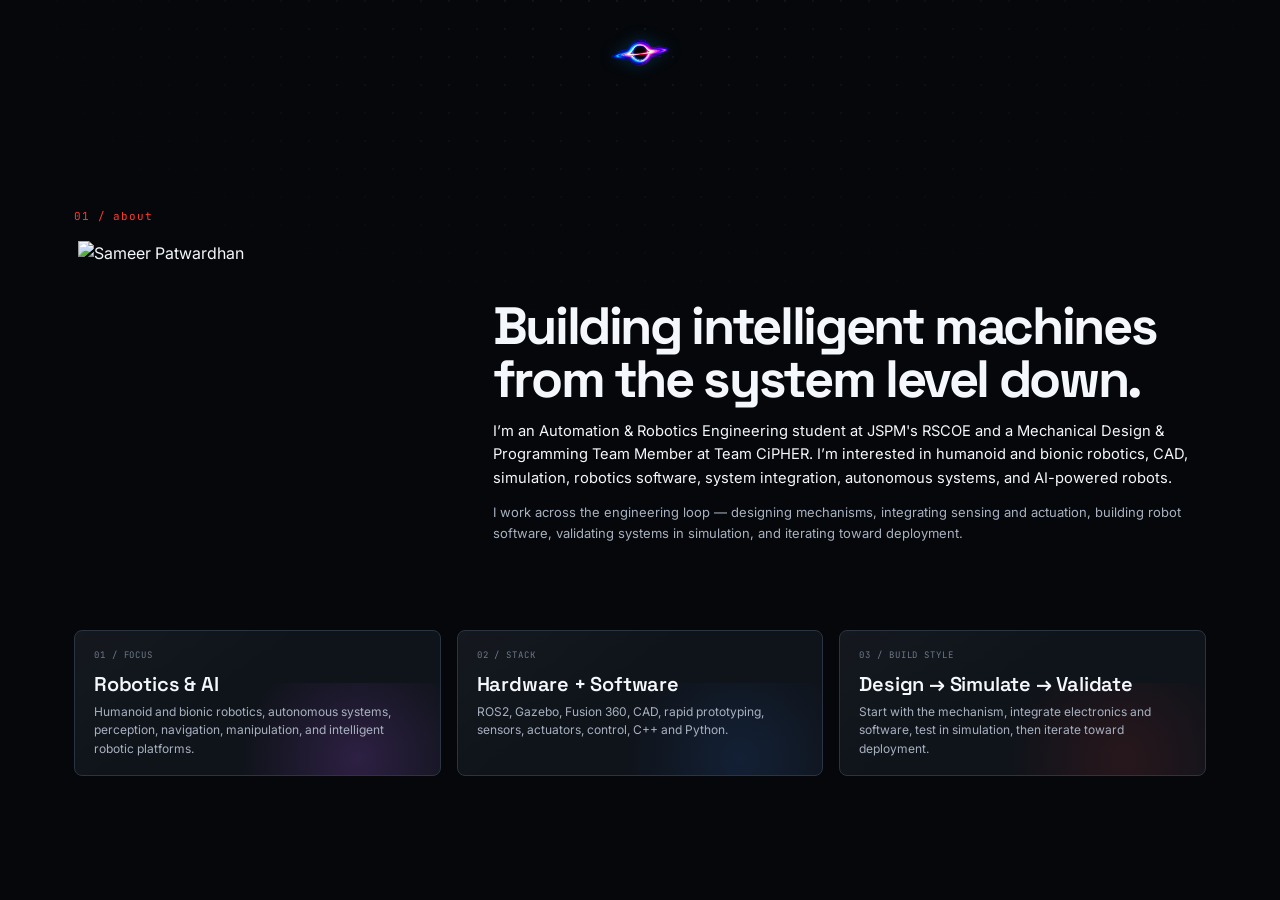
==== about.html @ 21329343 "Add Experience to site navigation" ====
<!DOCTYPE html><html lang="en"><head><meta charset="utf-8"><meta name="viewport" content="width=device-width, initial-scale=1"><title>Sameer | About</title><meta name="description" content="About Sameer Patwardhan — Automation & Robotics Engineering student focused on intelligent robotic systems."><link rel="icon" type="image/png" href="assets/images/void.png"><link rel="preconnect" href="https://fonts.googleapis.com"><link rel="preconnect" href="https://fonts.googleapis.com" crossorigin><link href="https://fonts.googleapis.com/css2?family=Space+Grotesk:wght@400;500;600;700&family=Inter:wght@400;500;600&family=JetBrains+Mono:wght@400;500&display=swap" rel="stylesheet"><link rel="stylesheet" href="css/style.css"><link rel="stylesheet" href="css/portfolio-fix.css"><link rel="stylesheet" href="css/top-circular-nav.css"><style>
/* About page: fit the complete introduction and all three focus cards in one desktop viewport */
@media (min-width: 901px){
 body:has(.about-page){height:100svh;overflow:hidden}
 .about-page{
  height:100svh;min-height:0!important;box-sizing:border-box;
  padding:clamp(104px,12vh,124px) 0 24px!important;
  display:flex;align-items:center;overflow:hidden;
 }
 .about-page .section-inner{width:100%;max-width:1260px;padding-inline:clamp(28px,5vw,76px)}
 .about-page .section-eyebrow{margin:0 0 clamp(10px,1.8vh,18px);font-size:11px}
 .about-hero-grid{
  grid-template-columns:minmax(260px,.68fr) minmax(0,1.32fr);
  gap:clamp(34px,4vw,64px);align-items:center;
 }
 .about-hero-grid .portrait-frame{width:100%;max-width:360px;margin:0 auto}
 .about-hero-grid .portrait-frame img{width:100%;aspect-ratio:1;object-fit:cover}
 .about-hero-grid h1{
  font-size:clamp(36px,4.1vw,56px);line-height:1.02;
  margin:0 0 14px;max-width:760px
 }
 .about-lead{font-size:clamp(14px,1.15vw,16px)!important;line-height:1.58!important;margin:0 0 12px;max-width:760px!important}
 .about-copy{font-size:13px;line-height:1.62;margin:0;max-width:760px}
 .about-card-grid{gap:16px;margin-top:clamp(22px,3.2vh,32px)}
 .about-card{min-height:0;padding:17px 19px}
 .about-card>span{font-size:9px;margin-bottom:9px}
 .about-card h2{font-size:20px;line-height:1.2;margin:0 0 7px}
 .about-card p{font-size:12px;line-height:1.55}
}
@media (min-width:901px) and (max-height:760px){
 .about-page{padding-top:94px!important;padding-bottom:16px!important}
 .about-hero-grid{grid-template-columns:minmax(230px,.58fr) minmax(0,1.42fr);gap:34px}
 .about-hero-grid .portrait-frame{max-width:290px}
 .about-hero-grid h1{font-size:clamp(32px,3.6vw,46px);margin-bottom:10px}
 .about-lead{font-size:13px!important;line-height:1.48!important;margin-bottom:8px}
 .about-copy{font-size:12px;line-height:1.5}
 .about-card-grid{margin-top:18px;gap:12px}
 .about-card{padding:13px 15px}
 .about-card h2{font-size:18px}
 .about-card p{font-size:11px;line-height:1.45}
}
@media (max-width:900px){
 .about-page{padding-top:112px!important;padding-bottom:48px!important}
 .about-card-grid{margin-top:26px}
}
</style>
</head><body><div class="bg-grid"></div><button class="topnav-trigger" id="topnavTrigger" type="button" aria-label="Open navigation" aria-expanded="false" aria-controls="topnavOverlay"><img src="assets/images/black%20hole.png" alt=""></button>
<div class="topnav-overlay" id="topnavOverlay" aria-hidden="true">
 <nav class="topnav-fan" id="topnavFan" aria-label="Main navigation">
  <ul>
   <li style="--i:0;--a:255deg"><a href="index.html"><span>Home</span></a></li>
   <li style="--i:1;--a:230deg"><a href="about.html"><span>About</span></a></li>
   <li style="--i:2;--a:205deg"><a href="experience.html"><span>Experience</span></a></li>
   <li style="--i:3;--a:180deg"><a href="skills.html"><span>Skills</span></a></li>
   <li style="--i:4;--a:155deg"><a href="projects.html"><span>Projects</span></a></li>
   <li style="--i:5;--a:130deg"><a href="resume.html"><span>Resume</span></a></li>
   <li style="--i:6;--a:105deg"><a href="contact.html"><span>Contact</span></a></li>
  </ul>
  <div class="topnav-hub"></div>
  <button class="topnav-close" id="topnavClose" type="button" aria-label="Close navigation"><img src="assets/images/black%20hole.png" alt=""></button>
 </nav>
</div><main><section class="about-page"><div class="section-inner"><p class="section-eyebrow">01 / about</p><div class="about-hero-grid"><div class="portrait-frame"><img src="https://avatars.githubusercontent.com/u/198342640?v=4" alt="Sameer Patwardhan"></div><div><h1>Building intelligent machines from the system level down.</h1><p class="about-lead">I’m an Automation &amp; Robotics Engineering student at JSPM's RSCOE and a Mechanical Design &amp; Programming Team Member at Team CiPHER. I’m interested in humanoid and bionic robotics, CAD, simulation, robotics software, system integration, autonomous systems, and AI-powered robots.</p><p class="about-copy">I work across the engineering loop — designing mechanisms, integrating sensing and actuation, building robot software, validating systems in simulation, and iterating toward deployment.</p></div></div><div class="about-card-grid"><article class="about-card"><span>01 / FOCUS</span><h2>Robotics &amp; AI</h2><p>Humanoid and bionic robotics, autonomous systems, perception, navigation, manipulation, and intelligent robotic platforms.</p></article><article class="about-card"><span>02 / STACK</span><h2>Hardware + Software</h2><p>ROS2, Gazebo, Fusion 360, CAD, rapid prototyping, sensors, actuators, control, C++ and Python.</p></article><article class="about-card"><span>03 / BUILD STYLE</span><h2>Design → Simulate → Validate</h2><p>Start with the mechanism, integrate electronics and software, test in simulation, then iterate toward deployment.</p></article></div></div></section></main><script src="js/top-circular-nav.js"></script></body></html>
---- css/style.css ----
:root{
--bg:#05070A;--bg-soft:#0A0D12;--panel:#0F131A;--panel-2:#151A22;--line:#202733;--border:#2B3442;--text:#F4F7FB;--muted:#A8B1C0;--dim:#6E7989;--accent:#FF3B30;--accent-soft:rgba(255,59,48,.10);--accent-soft-2:rgba(255,59,48,.22);--signal:#2D7FF9;--signal-soft:rgba(45,127,249,.16);--display:'Space Grotesk',sans-serif;--body:'Inter',sans-serif;--mono:'JetBrains Mono',monospace;--maxw:1120px}
*{box-sizing:border-box}html{scroll-behavior:smooth}body{margin:0;background:var(--bg);color:var(--text);font-family:var(--body);line-height:1.6;-webkit-font-smoothing:antialiased;overflow-x:hidden}img{max-width:100%;display:block}a{color:inherit;text-decoration:none}::selection{background:var(--accent-soft-2);color:var(--text)}:focus-visible{outline:2px solid var(--signal);outline-offset:3px;border-radius:2px}.bg-grid{position:fixed;inset:0;z-index:0;pointer-events:none;background-image:radial-gradient(circle at 1px 1px,var(--line) 1px,transparent 1px);background-size:28px 28px;-webkit-mask-image:radial-gradient(ellipse 80% 60% at 50% 0%,black 0%,transparent 70%);mask-image:radial-gradient(ellipse 80% 60% at 50% 0%,black 0%,transparent 70%);opacity:.48}.section-inner{max-width:var(--maxw);margin:0 auto;padding:0 28px;position:relative;z-index:1}
header.nav{position:fixed;top:0;left:0;right:0;z-index:50;background:rgba(5,7,10,.82);backdrop-filter:blur(12px);border-bottom:1px solid var(--line)}.nav-inner{max-width:var(--maxw);margin:0 auto;padding:0 28px;display:flex;align-items:center;justify-content:space-between;height:64px}.logo{font-family:var(--mono);font-size:15px;letter-spacing:.02em;display:flex;align-items:center;gap:6px;color:var(--text)}.nav-links{display:flex;gap:32px;font-family:var(--mono);font-size:13px;text-transform:uppercase;letter-spacing:.06em}.nav-links a{color:var(--muted);transition:color .2s;position:relative}.nav-links a:hover,.nav-links a.is-active{color:var(--text)}.nav-links a.is-active::after{content:'';position:absolute;left:0;right:0;bottom:-9px;height:2px;background:var(--accent)}.nav-cta{font-family:var(--mono);font-size:13px;border:1px solid var(--border);padding:8px 14px;border-radius:3px;color:var(--text);transition:.2s;white-space:nowrap}.nav-cta:hover{border-color:var(--accent);color:var(--accent)}.nav-toggle{display:none}.nav-mobile{display:none}
.hero{position:relative;height:100vh;min-height:680px;overflow:hidden;background:#000}.hero-media,.hero-video{position:absolute;inset:0;width:100%;height:100%}.hero-video{object-fit:cover}.hero-media::after{content:'';position:absolute;inset:0;background:linear-gradient(180deg,rgba(0,0,0,.18),rgba(0,0,0,.52) 58%,rgba(0,0,0,.88) 100%)}.hero-grid-overlay{position:absolute;inset:0;pointer-events:none;background-image:radial-gradient(rgba(255,255,255,.9) 1px,transparent 1px);background-size:24px 24px;opacity:.045}.hero-vignette{position:absolute;inset:0;background:radial-gradient(ellipse at center,transparent 38%,rgba(0,0,0,.6) 100%)}.hero-watermark{position:absolute;left:50%;top:50%;transform:translate(-50%,calc(-50% + 50px));font-family:var(--display);font-size:clamp(90px,22vw,420px);font-weight:700;letter-spacing:-.07em;line-height:1;color:transparent;white-space:nowrap;opacity:.11;background:radial-gradient(circle,rgba(45,127,249,0) 0%,rgba(45,127,249,.85) 72%);-webkit-background-clip:text;background-clip:text;pointer-events:none;user-select:none}.hero-content{position:relative;z-index:2;height:100%;padding:88px 28px 34px;max-width:var(--maxw);margin:0 auto;display:flex;flex-direction:column}.hero-spacer{flex:1}.hero-bottom{display:flex;flex-direction:column;gap:28px;align-items:flex-start}.hero-copy{display:flex;flex-direction:column;gap:18px}.hero-title{margin:0;color:#fff;font-family:var(--display);font-weight:300;line-height:.95;letter-spacing:-.045em;font-size:clamp(46px,8.7vw,100px)}.hero-title--right{align-self:flex-start;text-align:left}.hero-description{max-width:480px;margin:0;color:rgba(255,255,255,.68);font-size:14px;line-height:1.75}.scramble{display:inline-block;min-width:.2em}.hero--synapse .hero-copy,.hero--synapse .hero-title--right{width:100%}
.pipeline{border-top:1px solid var(--line);border-bottom:1px solid var(--line);background:var(--bg-soft)}.pipeline-inner{max-width:var(--maxw);margin:0 auto;padding:18px 28px;display:flex;align-items:center;justify-content:center;gap:18px;flex-wrap:wrap}.pstep{display:flex;align-items:center;gap:9px;font-family:var(--mono);font-size:13px;color:var(--muted);text-transform:uppercase;letter-spacing:.08em}.picon{font-size:15px}.parrow{color:var(--dim);font-size:13px}section:not(.hero):not(.pipeline){padding:96px 0}.section-eyebrow{font-family:var(--mono);font-size:13px;color:var(--accent);letter-spacing:.08em;margin:0 0 14px;text-transform:lowercase}h2{font-family:var(--display);font-weight:600;font-size:clamp(26px,3.4vw,36px);margin:0 0 36px;letter-spacing:-.01em}.reveal{opacity:1;transform:none;transition:opacity .6s ease,transform .6s ease}.js .reveal{opacity:0;transform:translateY(16px)}.js .reveal.is-visible{opacity:1;transform:translateY(0)}
.about-grid{display:grid;grid-template-columns:.85fr 1.15fr;gap:56px;align-items:start}.about-media{position:sticky;top:110px}.avatar{width:100%;aspect-ratio:1;object-fit:cover;border-radius:8px;border:1px solid var(--border);filter:saturate(.9) contrast(1.02)}.about-tagline{margin-top:14px;font-family:var(--mono);font-size:13px;color:var(--dim);text-align:center;font-style:italic}.about-copy p{color:var(--muted);font-size:16px;margin:0 0 18px;max-width:560px}.about-copy h2{margin-bottom:22px}.about-facts{list-style:none;margin:28px 0 0;padding:0;display:flex;flex-direction:column;gap:10px}.about-facts li{font-family:var(--mono);font-size:13.5px;color:var(--text);padding:12px 16px;background:var(--panel);border:1px solid var(--border);border-radius:5px;display:flex;gap:10px}.about-facts li span{color:var(--dim);min-width:92px;display:inline-block}.about-facts a{color:var(--signal);border-bottom:1px dashed var(--signal-soft)}
.stack-grid{display:grid;grid-template-columns:repeat(4,1fr);gap:20px}.stack-cat{background:var(--panel);border:1px solid var(--border);border-radius:6px;padding:22px 20px;transition:.2s}.stack-cat:hover{border-color:var(--signal-soft);transform:translateY(-2px)}.stack-cat h3{font-family:var(--mono);font-size:12px;text-transform:uppercase;letter-spacing:.07em;color:var(--dim);margin:0 0 14px;font-weight:500}.chips{display:flex;flex-wrap:wrap;gap:8px}.chip{font-family:var(--mono);font-size:12.5px;color:var(--text);background:var(--panel-2);border:1px solid var(--border);border-radius:4px;padding:6px 10px}
.projects{display:grid;grid-template-columns:repeat(2,minmax(0,1fr));gap:24px;align-items:stretch}.project-card{background:var(--panel);border:1px solid var(--border);border-radius:10px;padding:16px;display:flex;flex-direction:column;min-height:0;overflow:hidden;transition:transform .25s ease,border-color .25s ease,box-shadow .25s ease}.project-card:hover{transform:translateY(-5px);border-color:var(--signal-soft);box-shadow:0 16px 34px rgba(0,0,0,.35)}.project-card--active{border-color:var(--accent-soft-2)}.project-visual{position:relative;display:flex;align-items:center;justify-content:center;height:220px;margin:-16px -16px 20px;overflow:hidden;background:linear-gradient(135deg,var(--bg-soft),var(--panel-2));border-bottom:1px solid var(--line)}.project-visual::after{content:'';position:absolute;inset:0;background:linear-gradient(180deg,transparent 45%,rgba(5,7,10,.9) 100%),linear-gradient(90deg,rgba(255,59,48,.08),transparent 45%,rgba(45,127,249,.08));pointer-events:none}.project-visual img{width:100%;height:100%;object-fit:cover;object-position:center;transition:transform .45s ease,filter .45s ease}.project-visual:hover img{transform:scale(1.04);filter:saturate(1.06) contrast(1.04)}.visual-label{position:absolute;z-index:2;left:14px;bottom:12px;padding:5px 8px;border:1px solid rgba(244,247,251,.14);background:rgba(5,7,10,.75);backdrop-filter:blur(8px);font-family:var(--mono);font-size:10px;letter-spacing:.08em;color:var(--muted)}.visual-arrow{position:absolute;z-index:2;right:14px;bottom:12px;width:30px;height:30px;display:grid;place-items:center;border:1px solid var(--border);background:rgba(5,7,10,.72);color:var(--text);border-radius:4px}.project-visual--placeholder{background:radial-gradient(circle at 62% 42%,rgba(45,127,249,.17),transparent 34%),linear-gradient(135deg,#090B0F,#171C24)}.arm-base{border-color:var(--signal);background:rgba(45,127,249,.08);box-shadow:0 0 34px rgba(45,127,249,.12)}.arm-segment{border-color:var(--accent);background:rgba(255,59,48,.08)}.arm-gripper{border-color:var(--signal)}.project-visual--void{background:radial-gradient(circle at center,rgba(255,59,48,.12),transparent 38%),linear-gradient(135deg,#090B0F,#151A21)}.void-mark{font-family:var(--mono);font-size:34px;letter-spacing:.08em;color:var(--text);text-shadow:0 0 24px rgba(255,59,48,.18)}.void-mark span{color:var(--accent)}.project-visual--fusion{background:linear-gradient(135deg,#0B0F15,#171C26)}.fusion-grid span{border-color:rgba(45,127,249,.25);background:linear-gradient(180deg,rgba(45,127,249,.06),transparent)}.project-head{display:flex;justify-content:space-between;align-items:center;gap:12px;margin-bottom:14px}.project-status{font-family:var(--mono);font-size:11px;text-transform:uppercase;letter-spacing:.08em;color:var(--muted);border:1px solid var(--border);border-radius:20px;padding:4px 10px}.project-status.status-live{border-color:var(--signal-soft)}.project-lang{font-family:var(--mono);font-size:11px;color:var(--dim);text-align:right}.project-card h3{font-family:var(--display);font-size:24px;margin:0 0 10px}.project-card p{color:var(--muted);font-size:14px;margin:0 0 18px;line-height:1.75}.project-pipeline{display:flex;flex-wrap:wrap;gap:6px;align-items:center;margin-bottom:18px;font-family:var(--mono);font-size:11px;color:var(--dim)}.project-pipeline span:nth-child(odd){background:var(--panel-2);border:1px solid var(--border);border-radius:4px;padding:4px 8px;color:var(--muted)}.project-log{list-style:none;margin:0;padding:0;display:flex;flex-direction:column;gap:8px}.project-log li{position:relative;padding-left:20px;font-size:13px;color:var(--muted)}.project-log li::before{position:absolute;left:0;top:1px;font-family:var(--mono)}.project-log li.ok::before{content:'✓';color:var(--signal)}.project-log li.warn::before{content:'!';color:var(--accent)}.project-terminal{background:var(--bg-soft);border:1px solid var(--line);border-radius:6px;padding:14px 16px;margin-bottom:18px;font-family:var(--mono);font-size:12px}.project-terminal p{margin:0 0 6px}.project-terminal p:last-child{margin-bottom:0}.project-terminal .prompt{color:var(--accent);margin-right:6px}.project-terminal .out{color:var(--muted)}.project-link{margin-top:auto;padding-top:12px;font-family:var(--mono);font-size:12px;color:var(--signal);border-top:1px dashed var(--line)}.signal-grid{display:grid;grid-template-columns:1fr 1fr;gap:20px}.signal-grid img{width:100%;background:var(--panel);border:1px solid var(--border);border-radius:8px;padding:12px}.contact-inner{max-width:720px;text-align:center}.contact-inner p{color:var(--muted);font-size:16px;max-width:640px;margin:0 auto 24px}.contact-links{display:flex;justify-content:center;gap:12px;flex-wrap:wrap}.contact-link{font-family:var(--mono);font-size:13px;border:1px solid var(--border);border-radius:4px;padding:10px 14px;transition:.2s}.contact-link:hover{border-color:var(--accent);color:var(--accent)}
@media (max-width:900px){.nav-links{display:none}.nav-toggle{display:flex;width:34px;height:34px;align-items:center;justify-content:center;flex-direction:column;gap:4px;background:none;border:0}.nav-toggle span{width:18px;height:1px;background:var(--text)}.nav-mobile{display:none;flex-direction:column;padding:10px 28px 18px;border-top:1px solid var(--line)}.nav-mobile.is-open{display:flex}.nav-mobile a{padding:10px 0;font-family:var(--mono);font-size:13px}.hero{min-height:620px}.hero-content{padding-inline:20px}.hero-bottom{gap:24px}.hero-title{font-size:clamp(42px,11vw,82px)}.hero-title--right{align-self:flex-end;text-align:right}.stack-grid{grid-template-columns:repeat(2,1fr)}.about-grid{grid-template-columns:1fr;gap:32px}.about-media{position:static}.about-media .avatar{max-width:320px;margin:0 auto}.section-inner{padding-inline:20px}.projects{grid-template-columns:1fr}.signal-grid{grid-template-columns:1fr}}
@media (max-width:560px){.nav-inner{padding-inline:16px}.hero-content{padding-inline:16px}.hero-bottom{gap:18px}.hero-description{max-width:330px;font-size:13px}.hero-watermark{font-size:30vw}.stack-grid{grid-template-columns:1fr}.pipeline-inner{padding-inline:16px;gap:10px}.section-inner{padding-inline:16px}section:not(.hero):not(.pipeline){padding:72px 0}}

/* Homepage hero — glitch / digital-reality art direction */
.hero--glitch{height:calc(100svh - 64px);min-height:720px;background:#030406;isolation:isolate}
.hero--glitch .glitch-backdrop{position:absolute;inset:0;overflow:hidden;background:radial-gradient(ellipse at 64% 48%,#20202d 0%,#0a0b11 35%,#030406 72%)}
.hero--glitch .glitch-backdrop:before{content:"";position:absolute;inset:0;background:linear-gradient(90deg,rgba(0,0,0,.92) 0%,rgba(0,0,0,.72) 34%,rgba(0,0,0,.08) 68%,rgba(0,0,0,.62) 100%);z-index:2}
.hero--glitch .glitch-orbit{position:absolute;width:min(54vw,760px);aspect-ratio:1;border:1px solid rgba(168,150,255,.12);border-radius:50%;right:8%;top:50%;transform:translateY(-50%);box-shadow:0 0 0 38px rgba(168,150,255,.018),0 0 0 90px rgba(168,150,255,.012)}
.hero--glitch .glitch-portrait{position:absolute;right:13%;top:50%;width:clamp(330px,43vw,650px);height:94%;transform:translateY(-50%);display:flex;align-items:center;justify-content:center;overflow:hidden;opacity:.9;filter:grayscale(1) contrast(1.2)}
.hero--glitch .glitch-portrait>img{height:100%;width:100%;object-fit:contain;object-position:center bottom;mix-blend-mode:screen;mask-image:linear-gradient(to bottom,#000 0%,#000 72%,transparent 100%);-webkit-mask-image:linear-gradient(to bottom,#000 0%,#000 72%,transparent 100%)}
.hero--glitch .glitch-slice{position:absolute;inset:0;background-image:url("https://avatars.githubusercontent.com/u/198342640?v=4");background-repeat:no-repeat;background-size:contain;background-position:center bottom;mix-blend-mode:screen;opacity:0;pointer-events:none}
.hero--glitch .glitch-slice--one{filter:sepia(1) saturate(5) hue-rotate(285deg);animation:glitch-slice-one 5s steps(1,end) infinite}
.hero--glitch .glitch-slice--two{filter:sepia(1) saturate(7) hue-rotate(165deg);animation:glitch-slice-two 4.3s steps(1,end) infinite}
.hero--glitch .glitch-slice--three{filter:brightness(1.8);animation:glitch-slice-three 6s steps(1,end) infinite}
@keyframes glitch-slice-one{0%,86%,100%{opacity:0;clip-path:inset(0 0 0 0);transform:none}87%{opacity:.8;clip-path:inset(18% 0 64% 0);transform:translate(16px,-3px)}89%{opacity:.5;clip-path:inset(52% 0 35% 0);transform:translate(-12px,2px)}90%{opacity:0}}
@keyframes glitch-slice-two{0%,72%,100%{opacity:0}73%{opacity:.6;clip-path:inset(32% 0 55% 0);transform:translate(-18px,0)}75%{opacity:.35;clip-path:inset(66% 0 22% 0);transform:translate(12px,1px)}76%{opacity:0}}
@keyframes glitch-slice-three{0%,92%,100%{opacity:0}93%{opacity:.65;clip-path:inset(8% 0 80% 0);transform:translate(8px,0)}95%{opacity:0}}
.hero--glitch .glitch-noise{position:absolute;inset:0;opacity:.14;pointer-events:none;background-image:repeating-linear-gradient(0deg,transparent 0 3px,rgba(255,255,255,.08) 4px,transparent 5px),radial-gradient(rgba(255,255,255,.65) .7px,transparent .9px);background-size:100% 6px,7px 7px;mix-blend-mode:screen}
.hero--glitch .glitch-scanlines{position:absolute;inset:0;pointer-events:none;background:linear-gradient(transparent 50%,rgba(0,0,0,.2) 50%);background-size:100% 4px;opacity:.16}
.hero--glitch .glitch-content{z-index:4;max-width:var(--maxw);width:100%;height:100%;padding:100px 28px 54px;justify-content:center;align-items:flex-start}
.hero--glitch .glitch-copy{max-width:620px;position:relative;z-index:4;gap:17px}
.hero--glitch .hero-kicker{font:10px var(--mono);letter-spacing:.22em;color:#d5d7e0;margin:0 0 22px}
.hero--glitch .hero-kicker span{color:#ff4545}
.hero--glitch .glitch-title{font:700 clamp(54px,8vw,112px)/.86 var(--display);letter-spacing:-.075em;margin:0;text-transform:uppercase;text-shadow:2px 0 rgba(255,50,95,.38),-2px 0 rgba(80,190,255,.24)}
.hero--glitch .glitch-title span{display:block;white-space:nowrap}
.hero--glitch .glitch-outline{color:transparent;-webkit-text-stroke:1px rgba(255,255,255,.82);text-shadow:none}
.hero--glitch .glitch-subtitle{font:500 11px var(--mono);letter-spacing:.48em;color:#f0f0f4;margin:8px 0 2px}
.hero--glitch .hero-description{max-width:470px;font-size:14px;line-height:1.8;color:rgba(235,238,246,.72)}
.hero--glitch .hero-actions{display:flex;gap:12px;flex-wrap:wrap;margin-top:8px}
.hero--glitch .glitch-side-note{position:absolute;left:28px;top:19%;z-index:5;display:flex;flex-direction:column;gap:3px;font:9px var(--mono);letter-spacing:.28em;color:rgba(255,255,255,.65)}
.hero--glitch .glitch-side-note i{font-style:normal;color:#ff4545;margin-top:8px;letter-spacing:.5em}
.hero--glitch .glitch-frame{position:absolute;z-index:5;width:22px;height:22px;border-color:rgba(255,255,255,.72);border-style:solid;opacity:.8}
.hero--glitch .glitch-frame--tl{top:18px;left:18px;border-width:1px 0 0 1px}
.hero--glitch .glitch-frame--tr{top:18px;right:18px;border-width:1px 1px 0 0}
.hero--glitch .glitch-frame--bl{bottom:18px;left:18px;border-width:0 0 1px 1px}
.hero--glitch .glitch-frame--br{bottom:18px;right:18px;border-width:0 1px 1px 0}
.hero--glitch .glitch-cross{position:absolute;right:27px;z-index:5;color:rgba(255,255,255,.62);font:18px var(--mono)}
.hero--glitch .glitch-cross--one{top:44px}.hero--glitch .glitch-cross--two{top:68px}
.hero--glitch .glitch-loader{position:absolute;left:28px;bottom:52px;z-index:5;display:grid;grid-template-columns:auto 70px auto;align-items:center;gap:10px;font:8px var(--mono);letter-spacing:.18em;color:rgba(255,255,255,.52)}
.hero--glitch .glitch-loader div{height:7px;border:1px solid rgba(255,255,255,.3);padding:1px}
.hero--glitch .glitch-loader i{display:block;width:100%;height:100%;background:linear-gradient(90deg,#fff,#ff4545)}
.hero--glitch .glitch-loader b{font-weight:400;color:#ff5555}
.hero--glitch .glitch-meta{position:absolute;bottom:24px;z-index:5;font:8px var(--mono);letter-spacing:.18em;color:rgba(255,255,255,.4)}
.hero--glitch .glitch-meta--left{left:28px}.hero--glitch .glitch-meta--right{right:28px}
.hero--glitch .hero-scroll{display:none}
@media(max-width:760px){.hero--glitch{min-height:720px;height:calc(100svh - 60px)}.hero--glitch .glitch-portrait{right:-13%;width:86vw;height:75%;opacity:.48}.hero--glitch .glitch-orbit{width:95vw;right:-25%}.hero--glitch .glitch-content{padding:110px 22px 70px;justify-content:flex-end}.hero--glitch .glitch-copy{max-width:100%}.hero--glitch .glitch-title{font-size:clamp(48px,12vw,78px)}.hero--glitch .glitch-title span{white-space:normal}.hero--glitch .glitch-side-note{top:15%;left:22px}.hero--glitch .glitch-loader{left:22px;bottom:24px}.hero--glitch .glitch-meta{display:none}.hero--glitch .hero-description{max-width:390px;font-size:13px}}
@media(prefers-reduced-motion:reduce){.hero--glitch .glitch-slice{animation:none!important;display:none}}

/* Cyberpunk artwork-led homepage: image is the hero, keep interface copy minimal */
.hero--cyberpunk{position:relative;isolation:isolate;display:block;min-height:calc(100svh - 64px);height:calc(100svh - 64px);overflow:hidden;background:#020305}
.hero--cyberpunk .cyberpunk-art{position:absolute;inset:0;background-color:#020305;background-image:url("../assets/images/Cyberpunk.png");background-repeat:no-repeat;background-position:center center;background-size:contain}
.hero--cyberpunk .cyberpunk-side{position:absolute;z-index:3;right:clamp(18px,4vw,64px);bottom:clamp(24px,6vh,58px);display:flex;flex-direction:column;align-items:flex-end;gap:7px;color:rgba(255,255,255,.65);font:9px var(--mono);letter-spacing:.2em;text-shadow:0 1px 8px #000}
.hero--cyberpunk .cyberpunk-side a{margin-top:8px;color:#fff;text-decoration:none;border:1px solid rgba(255,255,255,.35);padding:10px 13px;letter-spacing:.14em;transition:background .2s,border-color .2s}
.hero--cyberpunk .cyberpunk-side a:hover{background:rgba(255,255,255,.1);border-color:#fff}
@media(max-width:760px){.hero--cyberpunk{min-height:calc(100svh - 60px);height:calc(100svh - 60px)}.hero--cyberpunk .cyberpunk-art{background-size:cover;background-position:52% center}.hero--cyberpunk .cyberpunk-side{right:18px;bottom:22px;font-size:8px}.hero--cyberpunk .cyberpunk-side a{padding:8px 10px}}

/* Minimal identity panel beside the Cyberpunk homepage artwork */
body.home-page .footer{display:none!important}
.hero--cyberpunk{position:relative;isolation:isolate;display:flex;align-items:center;min-height:calc(100svh - 64px);height:calc(100svh - 64px);overflow:hidden;background:#020305}
.hero--cyberpunk .cyberpunk-art{position:absolute;inset:0 auto 0 0;width:76%;background-color:#020305;background-image:url("../assets/images/Cyberpunk.png");background-repeat:no-repeat;background-position:center;background-size:contain}
.hero--cyberpunk .cyberpunk-intro{position:absolute;z-index:3;right:clamp(28px,7vw,112px);top:50%;transform:translateY(-50%);width:min(27%,360px);color:#f4f4f7;text-align:left}
.hero--cyberpunk .cyberpunk-kicker{margin:0 0 22px;font:9px var(--mono);letter-spacing:.22em;color:#ff4545}
.hero--cyberpunk .cyberpunk-kicker span{color:rgba(255,255,255,.5);margin-left:8px}
.hero--cyberpunk .cyberpunk-intro h1{margin:0;font:600 clamp(42px,5vw,76px)/.98 var(--display);letter-spacing:-.065em}
.hero--cyberpunk .cyberpunk-intro h1 span{color:transparent;-webkit-text-stroke:1px rgba(255,255,255,.8)}
.hero--cyberpunk .cyberpunk-role{margin:24px 0 0;font:500 12px var(--mono);letter-spacing:.32em;color:rgba(255,255,255,.76)}
.hero--cyberpunk .cyberpunk-role span{color:#ff4545}
@media(max-width:760px){
 .hero--cyberpunk{min-height:calc(100svh - 60px);height:calc(100svh - 60px)}
 .hero--cyberpunk .cyberpunk-art{width:100%;height:72%;top:0;bottom:auto;background-size:contain;background-position:center top}
 .hero--cyberpunk .cyberpunk-intro{top:auto;bottom:10%;right:8%;transform:none;width:84%;text-align:right}
 .hero--cyberpunk .cyberpunk-intro h1{font-size:clamp(42px,11vw,64px)}
 .hero--cyberpunk .cyberpunk-kicker{margin-bottom:12px}
 .hero--cyberpunk .cyberpunk-role{margin-top:12px;font-size:10px}
}

/* Centered Cyberpunk artwork with left-aligned identity and navigation actions */
.hero--cyberpunk{position:relative;isolation:isolate;display:block;min-height:calc(100svh - 64px);height:calc(100svh - 64px);overflow:hidden;background:#020305}
.hero--cyberpunk .cyberpunk-art{position:absolute;inset:0;width:100%;height:100%;background:#020305 url("../assets/images/Cyberpunk.png") no-repeat center center;background-size:contain}
.hero--cyberpunk .cyberpunk-intro{position:absolute;z-index:3;left:clamp(24px,5vw,84px);right:auto;top:50%;transform:translateY(-50%);width:min(29vw,390px);padding:22px 24px 24px 0;text-align:left;color:#f4f4f7;background:linear-gradient(90deg,rgba(2,3,5,.94) 0%,rgba(2,3,5,.78) 76%,transparent 100%)}
.hero--cyberpunk .cyberpunk-kicker{margin:0 0 20px;font:9px var(--mono);letter-spacing:.22em;color:#ff4545}
.hero--cyberpunk .cyberpunk-kicker span{color:rgba(255,255,255,.5);margin-left:8px}
.hero--cyberpunk .cyberpunk-intro h1{margin:0;font:600 clamp(42px,5vw,76px)/.98 var(--display);letter-spacing:-.065em}
.hero--cyberpunk .cyberpunk-intro h1 span{color:transparent;-webkit-text-stroke:1px rgba(255,255,255,.8)}
.hero--cyberpunk .cyberpunk-role{margin:20px 0 0;font:500 11px var(--mono);letter-spacing:.28em;color:rgba(255,255,255,.76)}
.hero--cyberpunk .cyberpunk-role span{color:#ff4545}
.hero--cyberpunk .cyberpunk-actions{display:flex;flex-direction:column;align-items:flex-start;gap:9px;margin-top:30px}
.hero--cyberpunk .cyberpunk-button{display:inline-flex;align-items:center;justify-content:space-between;gap:24px;min-width:190px;padding:11px 14px;border:1px solid rgba(255,255,255,.26);background:rgba(7,8,13,.72);color:#f4f4f7;text-decoration:none;font:500 11px var(--mono);letter-spacing:.04em;transition:background .2s,border-color .2s,transform .2s}
.hero--cyberpunk .cyberpunk-button span{color:#ff4b65}
.hero--cyberpunk .cyberpunk-button:hover{background:rgba(125,52,178,.25);border-color:#bd6cff;transform:translateX(4px)}
.hero--cyberpunk .cyberpunk-button--primary{border-color:rgba(189,108,255,.65)}
@media(max-width:760px){
 .hero--cyberpunk{min-height:calc(100svh - 60px);height:calc(100svh - 60px)}
 .hero--cyberpunk .cyberpunk-art{background-size:auto 72%;background-position:center 5%}
 .hero--cyberpunk .cyberpunk-intro{left:7%;right:7%;top:auto;bottom:4%;transform:none;width:auto;padding:16px 18px;background:linear-gradient(90deg,rgba(2,3,5,.94),rgba(2,3,5,.78))}
 .hero--cyberpunk .cyberpunk-intro h1{font-size:clamp(40px,10vw,58px)}
 .hero--cyberpunk .cyberpunk-kicker{margin-bottom:10px}
 .hero--cyberpunk .cyberpunk-role{margin-top:10px;font-size:10px}
 .hero--cyberpunk .cyberpunk-actions{flex-direction:row;flex-wrap:wrap;gap:7px;margin-top:18px}
 .hero--cyberpunk .cyberpunk-button{min-width:0;padding:9px 10px;font-size:9px;gap:9px}
}

/* Keep the introduction on the left and move the CTA stack to the right */
@media(min-width:761px){
 .hero--cyberpunk .cyberpunk-intro{left:clamp(24px,5vw,84px);right:auto;width:min(27vw,360px)}
 .hero--cyberpunk .cyberpunk-actions{position:absolute;left:auto;right:clamp(28px,6vw,96px);top:50%;bottom:auto;transform:translateY(-50%);margin:0;align-items:stretch;min-width:205px}
 .hero--cyberpunk .cyberpunk-button{width:100%;min-width:205px}
}
@media(max-width:760px){
 .hero--cyberpunk .cyberpunk-actions{position:static;transform:none;align-items:flex-start}
}

/* Desktop hero: independent left identity and right-side navigation actions */
@media(min-width:761px){
 .hero--cyberpunk .cyberpunk-intro{
   position:absolute;inset:0;width:auto;height:100%;left:0;right:0;top:0;bottom:0;
   transform:none;padding:0;background:none;text-align:left;pointer-events:none;
 }
 .hero--cyberpunk .cyberpunk-kicker{
   position:absolute;left:clamp(34px,5vw,90px);top:29%;margin:0;
   font-size:11px;letter-spacing:.24em;
 }
 .hero--cyberpunk .cyberpunk-intro h1{
   position:absolute;left:clamp(34px,5vw,90px);top:34%;margin:0;
   font-size:clamp(58px,6.1vw,100px);line-height:.99;letter-spacing:-.065em;
 }
 .hero--cyberpunk .cyberpunk-role{
   position:absolute;left:clamp(34px,5vw,90px);top:57%;margin:0;
   font-size:14px;letter-spacing:.32em;
 }
 .hero--cyberpunk .cyberpunk-actions{
   position:absolute;right:clamp(34px,6vw,110px);left:auto;top:50%;
   bottom:auto;transform:translateY(-50%);margin:0;
   width:clamp(230px,19vw,310px);min-width:0;gap:14px;
   align-items:stretch;pointer-events:auto;
 }
 .hero--cyberpunk .cyberpunk-button{
   box-sizing:border-box;width:100%;min-width:0;min-height:58px;
   padding:17px 20px;font-size:14px;letter-spacing:.06em;
 }
}
@media(max-width:760px){
 .hero--cyberpunk .cyberpunk-intro{pointer-events:auto}
}

/* Give the Cyberpunk portrait breathing room so the full head remains visible */
@media(min-width:761px){
 .hero--cyberpunk .cyberpunk-art{
   background-size:auto 90%;
   background-position:center center;
 }
}

/* Align the portrait artwork with the bottom edge of the hero section */
@media(min-width:761px){
 .hero--cyberpunk .cyberpunk-art{
   background-size:auto 100% !important;
   background-position:center bottom !important;
 }
}
---- css/portfolio-fix.css ----
/* Portfolio visual system — multi-page + reference-inspired */
:root{--purple:#b85cff;--purple-soft:rgba(184,92,255,.18);--purple-strong:rgba(184,92,255,.32)}
.logo-icon{width:22px!important;height:22px!important;object-fit:contain}.logo{gap:8px}.logo span{font-size:14px}
.nav-links a.is-active{color:var(--text)}.nav-links a.is-active::after{background:var(--purple)}
.button--primary{background:linear-gradient(135deg,#7c3fb0,#b85cff);border-color:#8f4fc7;box-shadow:0 8px 26px rgba(184,92,255,.16)}.button--primary:hover{box-shadow:0 12px 34px rgba(184,92,255,.25);filter:brightness(1.06)}
.hero-layout{display:grid;grid-template-columns:minmax(0,1fr) auto;gap:48px;align-items:end}.hero-actions{display:flex;gap:12px}.button{display:inline-flex;align-items:center;justify-content:center}
.about-hero-grid{display:grid;grid-template-columns:minmax(270px,.72fr) minmax(0,1.28fr);gap:56px;align-items:center}.about-hero-grid>div:last-child{min-width:0}.about-hero-grid h1{font-family:var(--display);font-size:clamp(38px,5vw,64px);line-height:1.03;letter-spacing:-.045em;margin:0 0 20px}.about-lead{color:var(--text)!important;font-size:17px!important;line-height:1.75!important;max-width:700px!important}.about-copy{color:var(--muted);font-size:15px;line-height:1.8;max-width:700px}.about-card-grid{display:grid;grid-template-columns:repeat(3,minmax(0,1fr));gap:18px;margin-top:38px}.about-card{position:relative;min-height:190px;padding:24px;background:linear-gradient(145deg,rgba(255,255,255,.025),rgba(255,255,255,0) 42%),var(--panel);border:1px solid var(--border);border-radius:8px;overflow:hidden;transition:transform .25s ease,border-color .25s ease,box-shadow .25s ease}.about-card::before{content:'';position:absolute;inset:auto -20% -40% 35%;height:150px;background:radial-gradient(circle,var(--purple-soft),transparent 68%);pointer-events:none}.about-card:nth-child(2)::before{background:radial-gradient(circle,rgba(45,127,249,.12),transparent 68%)}.about-card:nth-child(3)::before{background:radial-gradient(circle,rgba(255,59,48,.10),transparent 68%)}.about-card:hover{transform:translateY(-5px);border-color:var(--purple-strong);box-shadow:0 18px 38px rgba(0,0,0,.28)}.about-card>span{position:relative;display:block;font-family:var(--mono);font-size:10px;letter-spacing:.1em;color:var(--dim);margin-bottom:13px}.about-card h2{position:relative;font-family:var(--display);font-size:23px;line-height:1.25;margin:0 0 9px}.about-card p{position:relative;margin:0;color:var(--muted);font-size:13px;line-height:1.7}.portrait-frame{max-width:380px;position:relative}.portrait-frame img{width:100%;aspect-ratio:1;object-fit:cover}.intro{min-height:0}
.skills-heading{display:flex;align-items:flex-end;justify-content:space-between;gap:40px;margin-bottom:34px}.skills-heading h1{margin:0;font-family:var(--display);font-size:clamp(34px,4vw,50px);letter-spacing:-.03em}.skills-intro{max-width:460px;margin:0;color:var(--muted);font-size:14px;line-height:1.7}.skills-grid{display:grid;grid-template-columns:repeat(2,minmax(0,1fr));gap:18px}.skill-panel{position:relative;min-height:300px;padding:26px 24px 22px;background:linear-gradient(145deg,rgba(255,255,255,.025),rgba(255,255,255,0) 42%),var(--panel);border:1px solid var(--border);border-radius:8px;overflow:hidden;transition:transform .25s ease,border-color .25s ease,box-shadow .25s ease}.skill-panel::before{content:'';position:absolute;inset:auto -20% -35% 35%;height:180px;background:radial-gradient(circle,rgba(45,127,249,.13),transparent 68%);pointer-events:none}.skill-panel:nth-child(2)::before{background:radial-gradient(circle,rgba(184,92,255,.12),transparent 68%)}.skill-panel:nth-child(3)::before{background:radial-gradient(circle,rgba(45,127,249,.10),transparent 68%)}.skill-panel:nth-child(4)::before{background:radial-gradient(circle,rgba(255,59,48,.10),transparent 68%)}.skill-panel:hover{transform:translateY(-5px);border-color:var(--purple-strong);box-shadow:0 18px 38px rgba(0,0,0,.28)}.skill-index{position:absolute;top:18px;right:20px;font-family:var(--mono);font-size:11px;color:var(--dim);letter-spacing:.08em}.skill-icon{width:44px;height:44px;display:grid;place-items:center;margin-bottom:22px;border:1px solid var(--border);border-radius:5px;background:var(--panel-2);font-family:var(--mono);font-size:18px;color:var(--signal)}.skill-panel:nth-child(2) .skill-icon{color:var(--purple)}.skill-panel:nth-child(4) .skill-icon{color:var(--accent)}.skill-panel h3{position:relative;margin:0 0 8px;font-family:var(--display);font-size:25px;letter-spacing:-.02em}.skill-panel p{position:relative;margin:0 0 22px;color:var(--muted);font-size:13px;line-height:1.65;max-width:420px}.chip-wrap{position:relative;display:flex;flex-wrap:wrap;gap:8px}.tech-chips>span{display:inline-flex;align-items:center;gap:7px;font-family:var(--mono);font-size:11px;color:var(--text);background:rgba(255,255,255,.03);border:1px solid var(--border);border-radius:999px;padding:6px 9px;transition:.2s}.tech-chips>span img{width:16px;height:16px;object-fit:contain;flex:0 0 16px;filter:brightness(1.05)}.tech-chips em{font-style:normal}.tech-symbol{display:inline-grid;place-items:center;min-width:16px;height:16px;padding:0 3px;border:1px solid currentColor;border-radius:3px;font-size:7px;line-height:1;color:currentColor}.skill-panel:hover .tech-chips>span{border-color:rgba(184,92,255,.35)}.skills-ribbon{display:flex;justify-content:center;align-items:center;gap:14px;margin-top:18px;padding:14px 18px;border-top:1px solid var(--line);border-bottom:1px solid var(--line);font-family:var(--mono);font-size:10px;letter-spacing:.12em;color:var(--dim)}.skills-ribbon span{color:var(--muted)}.skills-ribbon i{font-style:normal;color:var(--purple)}
.projects{display:grid;grid-template-columns:repeat(2,minmax(0,1fr));gap:22px}.project-card{background:var(--panel);border:1px solid var(--border);border-radius:8px;overflow:hidden;display:flex;flex-direction:column;transition:transform .25s ease,border-color .25s ease,box-shadow .25s ease}.project-card:hover{transform:translateY(-5px);border-color:rgba(184,92,255,.3);box-shadow:0 18px 38px rgba(0,0,0,.28)}.project-visual{position:relative;display:flex;align-items:center;justify-content:center;height:220px;overflow:hidden;background:linear-gradient(135deg,var(--bg-soft),var(--panel-2))}.project-visual img{width:100%;height:100%;object-fit:cover;transition:transform .45s ease,filter .45s ease}.project-visual:hover img{transform:scale(1.04);filter:saturate(1.06) contrast(1.04)}.project-body{display:flex;flex-direction:column;gap:0;padding:20px;height:100%}.project-head{display:flex;justify-content:space-between;align-items:center;gap:12px;margin-bottom:12px}.project-card h3{font-family:var(--display);font-size:24px;margin:0 0 10px}.project-card p{color:var(--muted);font-size:14px;line-height:1.75;margin:0 0 18px}.project-tags{display:flex;flex-wrap:wrap;gap:7px;margin-bottom:18px}.project-tags span{font-family:var(--mono);font-size:10px;color:var(--text);background:var(--panel-2);border:1px solid var(--border);border-radius:999px;padding:5px 8px}.project-link{margin-top:auto;padding-top:12px;border-top:1px dashed var(--line);font-family:var(--mono);font-size:12px;color:var(--signal)}.project-visual--fusion{background:radial-gradient(circle at center,rgba(184,92,255,.12),transparent 46%),linear-gradient(135deg,#0a0e14,#151b24)}.project-visual--fusion .project-logo{width:108px;height:108px;object-fit:contain}.visual-label{position:absolute;z-index:2;left:14px;bottom:12px;padding:5px 8px;border:1px solid rgba(244,247,251,.14);background:rgba(5,7,10,.75);font-family:var(--mono);font-size:10px;letter-spacing:.08em;color:var(--muted)}.visual-arrow{position:absolute;z-index:2;right:14px;bottom:12px;width:30px;height:30px;display:grid;place-items:center;border:1px solid var(--border);background:rgba(5,7,10,.72);color:var(--text);border-radius:4px}
.resume-page{padding:108px 0 96px}.resume-page-head{display:flex;justify-content:space-between;align-items:flex-end;gap:32px;margin-bottom:28px}.resume-page-head h1{font-family:var(--display);font-size:clamp(42px,5vw,64px);margin:0 0 10px}.resume-page-head p{max-width:680px;color:var(--muted);margin:0;line-height:1.75}.resume-preview-paper{position:relative;max-width:980px;margin:0 auto;background:#f5f5f2;color:#111;border-radius:10px;overflow:hidden;border:1px solid var(--border);box-shadow:0 24px 70px rgba(0,0,0,.32);aspect-ratio:210/297}.resume-preview-paper:before{content:'CV PREVIEW';position:absolute;top:18px;right:20px;font-family:var(--mono);font-size:10px;letter-spacing:.12em;color:#777}.resume-preview-sheet{padding:9% 9%;font-family:Arial,sans-serif}.resume-name{font-size:clamp(28px,4vw,48px);font-weight:700;margin:0 0 8px}.resume-role{font-size:clamp(13px,1.7vw,18px);line-height:1.4;margin:0 0 20px;color:#30343a}.resume-preview-grid{display:grid;grid-template-columns:30% 1fr;gap:28px}.resume-side{background:#294653;color:#fff;padding:18px;border-radius:3px}.resume-side h4,.resume-main h4{font-size:11px;text-transform:uppercase;letter-spacing:.1em;margin:0 0 10px}.resume-side p,.resume-main p{font-size:11px;line-height:1.55}.resume-main h4{border-bottom:1px solid #bbb;padding-bottom:7px;margin-top:18px}.resume-main h4:first-child{margin-top:0}.resume-main strong{font-size:12px}.resume-page-actions{display:flex;justify-content:center;align-items:center;gap:16px;margin-top:24px;flex-wrap:wrap}
.contact-page{padding:150px 0 120px}.contact-page .contact-inner h1{font-family:var(--display);font-size:clamp(40px,6vw,72px);margin-bottom:18px}.contact-page .contact-inner>p{font-size:16px;line-height:1.8}.footer-inner{display:flex;justify-content:space-between;gap:20px}.magic-tree-wrap{width:min(100%,680px);margin:34px auto 0}.magic-tree-label{text-align:center;font-family:var(--mono);font-size:10px;letter-spacing:.14em;color:var(--dim);margin-bottom:8px}.magic-tree-frame{width:100%;height:420px;overflow:hidden;border:1px solid var(--border);border-radius:8px;background:var(--panel);box-shadow:0 18px 42px rgba(0,0,0,.25)}.magic-tree-frame iframe{width:100%;height:100%;border:0;display:block;background:transparent}.magic-tree-fallback{display:block;width:max-content;margin:8px auto 0;font-family:var(--mono);font-size:11px;color:var(--signal)}
@media(max-width:900px){.nav-inner{padding-inline:20px}.section-inner{padding-inline:20px}.about-hero-grid{grid-template-columns:1fr;gap:34px}.about-hero-grid .portrait-frame{margin:0 auto;width:min(100%,520px)}.about-card-grid{grid-template-columns:1fr}.skills-heading{display:block}.skills-intro{margin-top:14px}.skills-grid,.projects{grid-template-columns:1fr}.resume-page-head{display:block}.resume-page-head .button{margin-top:20px}.resume-preview-paper{max-width:760px}.resume-preview-grid{grid-template-columns:28% 1fr;gap:20px}.nav-links{display:none}.nav-toggle{display:flex}.nav-mobile{display:none}.nav-mobile.is-open{display:flex}.magic-tree-wrap{width:min(100%,560px)}.magic-tree-frame{height:360px}}
@media(max-width:560px){.nav-inner{padding-inline:16px}.section-inner{padding-inline:16px}section:not(.hero){padding-left:0;padding-right:0}.hero{min-height:640px}.hero-content{padding-inline:16px}.hero-layout{grid-template-columns:1fr;gap:24px;align-items:start}.hero-side{display:none}.hero-copy{gap:14px}.hero-title{font-size:clamp(42px,14vw,76px)}.hero-description{max-width:none;font-size:13px;line-height:1.7}.hero-actions{flex-direction:column;gap:10px}.hero-actions .button{width:100%}.about-hero-grid{gap:26px}.about-hero-grid h1{font-size:clamp(34px,10vw,52px)}.about-lead{font-size:15px!important;line-height:1.65!important}.about-copy{font-size:14px}.about-card{min-height:0;padding:20px}.skills{padding-top:72px!important}.skills-heading h1{font-size:clamp(32px,10vw,46px)}.skill-panel{min-height:0;padding:22px 18px}.skill-icon{margin-bottom:16px}.skills-ribbon{justify-content:flex-start;overflow-x:auto;white-space:nowrap}.projects{gap:16px}.project-card{border-radius:8px}.project-visual{height:190px}.project-body{padding:18px}.project-card h3{font-size:21px}.project-card p{font-size:13px;line-height:1.65}.resume-page{padding:88px 0 72px}.resume-page-head h1{font-size:44px}.resume-page-head p{font-size:13px}.resume-page-head .button{width:100%}.resume-preview-paper{aspect-ratio:auto;min-height:0;max-width:none}.resume-preview-sheet{padding:24px 20px 28px}.resume-preview-grid{grid-template-columns:1fr;gap:18px}.resume-side{display:block}.resume-side p,.resume-main p{font-size:10px}.resume-page-actions{flex-direction:column;gap:10px}.resume-page-actions .button{width:100%}.footer-inner{flex-direction:column}.contact-page{padding:108px 0 84px}.magic-tree-wrap{width:100%;margin-top:28px}.magic-tree-frame{height:260px;border-radius:6px}.magic-tree-fallback{font-size:10px}}

/* 3D horizontal project ring — isolated to projects.html */
.projects-page{padding-top:118px!important;min-height:calc(100vh - 70px)}.projects-page h1{font-family:var(--display);font-size:clamp(38px,5vw,58px);line-height:1.08;letter-spacing:-.04em;margin:0 0 10px}.ring-intro{color:var(--muted);font-size:14px;margin:0}
.project-ring-stage{position:relative;height:clamp(340px,39vw,490px);margin:8px auto 0;display:grid;place-items:center;perspective:1400px;touch-action:pan-y;cursor:grab;user-select:none;outline:none}.project-ring-stage:active{cursor:grabbing}.project-ring-stage:focus-visible{outline:1px solid var(--purple);outline-offset:-5px}
.project-ring{position:relative;width:clamp(220px,34vw,390px);aspect-ratio:3/2;transform-style:preserve-3d;will-change:transform}.ring-card{position:absolute;inset:0;display:block;overflow:hidden;border:1px solid rgba(255,255,255,.14);border-radius:9px;background:#0b0f15;backface-visibility:hidden;-webkit-backface-visibility:hidden;transform:rotateY(var(--ring-angle)) translateZ(var(--ring-radius));box-shadow:0 20px 48px rgba(0,0,0,.38);transition:border-color .25s,box-shadow .25s}.ring-card::after{content:"";position:absolute;inset:0;background:linear-gradient(180deg,transparent 45%,rgba(4,6,10,.88));pointer-events:none}.ring-card img{width:100%;height:100%;object-fit:cover;display:block;pointer-events:none;-webkit-user-drag:none}.ring-card.is-front{border-color:rgba(184,92,255,.8);box-shadow:0 0 0 1px rgba(184,92,255,.25),0 25px 65px rgba(0,0,0,.5)}
.ring-card-label{position:absolute;z-index:2;left:14px;bottom:13px;font:10px var(--mono);letter-spacing:.1em;color:#f4f7fb}.ring-placeholder{position:absolute;inset:0;display:grid;place-content:center;background:radial-gradient(circle,rgba(184,92,255,.22),transparent 48%),linear-gradient(135deg,#0a0d12,#1b202a);font:600 clamp(24px,4vw,40px) var(--mono);letter-spacing:.08em;color:#f4f7fb}.ring-placeholder span{color:var(--purple)}
.ring-hint{text-align:center;position:absolute;bottom:4px;left:0;right:0;color:var(--dim);font:10px var(--mono);letter-spacing:.12em;pointer-events:none}.ring-hint span{color:var(--purple);padding:0 6px}.ring-controls{display:flex;align-items:center;justify-content:center;gap:24px;margin:-4px 0 30px;font:11px var(--mono);color:var(--muted)}.ring-controls button{width:38px;height:38px;border:1px solid var(--border);border-radius:50%;background:var(--panel);color:var(--text);font-size:19px;cursor:pointer;transition:border-color .2s,color .2s}.ring-controls button:hover{border-color:var(--purple);color:var(--purple)}
.ring-project-details{max-width:650px;margin:0 auto;padding:26px 28px;background:linear-gradient(135deg,rgba(184,92,255,.055),transparent 48%),var(--panel);border:1px solid var(--border);border-radius:9px}.ring-detail-top{display:flex;align-items:center;justify-content:space-between;gap:12px}.ring-detail-top .section-eyebrow{margin:0;font-size:10px}.ring-project-details h2{font-size:clamp(25px,3vw,34px);margin:12px 0 8px;letter-spacing:-.03em}.ring-project-details>p{color:var(--muted);font-size:14px;line-height:1.75;margin:0 0 17px}.ring-project-details .project-tags{margin-bottom:16px}.ring-project-details .project-link{display:inline-block;border-top:1px dashed var(--line)}
@media(max-width:700px){.projects-page{padding-top:98px!important}.project-ring-stage{height:340px;margin-top:10px}.project-ring{width:clamp(210px,62vw,330px)}.ring-project-details{padding:22px 18px}.ring-hint{font-size:9px}.ring-controls{margin-bottom:24px}}@media(prefers-reduced-motion:reduce){.ring-card{transition:none}}

/* Project ring refinement: larger cards, wider spacing, click-to-open details */
.projects-page .project-ring-stage{height:clamp(440px,49vw,590px);margin-top:18px;perspective:1700px}
.projects-page .project-ring{width:clamp(300px,43vw,500px)}
.projects-page .ring-card{cursor:pointer;--ring-radius:520px;transition:filter .25s,border-color .25s,box-shadow .25s}
.projects-page .ring-card:not(.is-front){filter:brightness(.72)}
.projects-page .ring-card.is-front{filter:brightness(1)}
.projects-page .ring-card:focus-visible{outline:2px solid var(--purple);outline-offset:4px}
.projects-page .ring-controls{margin-top:4px;margin-bottom:0}
.projects-page .ring-project-details{display:none}
@media(max-width:700px){.projects-page .project-ring-stage{height:390px}.projects-page .project-ring{width:clamp(260px,76vw,390px)}}

.project-info-dialog{position:fixed;inset:0;margin:auto;width:min(540px,calc(100% - 32px));max-width:none;padding:30px;border:1px solid var(--border);border-radius:12px;background:linear-gradient(145deg,rgba(184,92,255,.12),transparent 45%),var(--panel);color:var(--text);box-shadow:0 30px 100px rgba(0,0,0,.7)}
.project-info-dialog::backdrop{background:rgba(0,0,0,.76);backdrop-filter:blur(7px)}
.project-info-dialog .section-eyebrow{display:block;margin:0 0 16px;font-size:10px}.project-info-dialog .project-status{display:inline-block;margin-bottom:12px}.project-info-dialog h2{font:600 clamp(27px,4vw,36px) var(--display);margin:0 0 12px}.project-info-dialog p{color:var(--muted);font-size:14px;line-height:1.8}.project-info-dialog .project-tags{display:flex;flex-wrap:wrap;gap:7px;margin:18px 0}.project-info-close{position:absolute;right:14px;top:10px;border:0;background:transparent;color:var(--muted);font-size:30px;cursor:pointer}.project-info-dialog .project-link{display:inline-block}

/* Final carousel sizing and reliable pointer interaction */
.projects-page .project-ring-stage{height:clamp(560px,62vw,700px);min-height:560px;perspective:1900px;overflow:visible;touch-action:pan-y}
.projects-page .project-ring{width:clamp(400px,54vw,680px);max-width:70vw}
.projects-page .ring-card{pointer-events:auto;cursor:grab;touch-action:pan-y}
.projects-page .project-ring-stage.is-dragging,.projects-page .project-ring-stage.is-dragging *{cursor:grabbing;user-select:none}
.projects-page .ring-card:not(.is-front){filter:brightness(.7)}
.projects-page .ring-card.is-front{filter:brightness(1)}
.projects-page .ring-hint{bottom:0}
.projects-page .ring-controls{margin:16px 0 0}
.project-info-dialog:not([open]){display:none}
.project-info-dialog[open]{display:block}
@media(max-width:700px){.projects-page .project-ring-stage{height:470px;min-height:470px}.projects-page .project-ring{width:clamp(300px,82vw,480px);max-width:82vw}}

/* Keep the 3D carousel tilted; remove all helper text */
.projects-page .project-ring{transform-style:preserve-3d}
.projects-page .ring-hint{display:none!important}
.projects-page .project-ring-stage{perspective:1900px}
.project-info-dialog[open]{display:block!important;z-index:9999}
.project-info-dialog{color:var(--text);background:#10131a}
.project-info-dialog .project-status{font-family:var(--mono);font-size:10px;color:var(--purple);letter-spacing:.1em}
---- css/top-circular-nav.css ----
/* Shared top-centred black-hole navigation for inner pages */
body.topnav-open{overflow:hidden}
.topnav-trigger{
 position:fixed;z-index:81;top:14px;left:50%;transform:translateX(-50%);
 width:76px;height:76px;padding:7px;border:1px solid rgba(105,207,255,.28);
 border-radius:50%;background:radial-gradient(circle,rgba(12,20,36,.96),rgba(2,4,10,.94) 70%);
 display:grid;place-items:center;cursor:pointer;
 box-shadow:0 0 0 6px rgba(255,255,255,.025),0 0 28px rgba(0,170,255,.13),0 0 34px rgba(224,40,160,.08);
 transition:transform .25s,border-color .25s,box-shadow .25s;
}
.topnav-trigger:hover{transform:translateX(-50%) scale(1.06);border-color:rgba(255,67,176,.7);box-shadow:0 0 0 8px rgba(255,255,255,.04),0 0 36px rgba(0,170,255,.22)}
.topnav-trigger img{width:100%;height:100%;object-fit:contain;border-radius:50%;filter:drop-shadow(0 0 9px rgba(0,170,255,.3))}
.topnav-overlay{
 --R:clamp(185px,25vw,300px);
 position:fixed;inset:0;z-index:80;opacity:0;visibility:hidden;pointer-events:none;
 background:rgba(1,3,10,.38);backdrop-filter:blur(0);-webkit-backdrop-filter:blur(0);
 transition:opacity .32s ease,visibility .32s ease,backdrop-filter .32s ease;
}
.topnav-overlay.is-open{opacity:1;visibility:visible;pointer-events:auto;background:rgba(1,3,10,.48);backdrop-filter:blur(12px) saturate(.82);-webkit-backdrop-filter:blur(12px) saturate(.82)}
.topnav-fan{position:absolute;left:50%;top:42px;width:calc(var(--R)*2);height:var(--R);transform:translateX(-50%)}
.topnav-fan ul{list-style:none;padding:0;margin:0}
.topnav-fan li{
 position:absolute;left:0;top:calc(var(--R)*-1);width:calc(var(--R)*2);height:calc(var(--R)*2);
 pointer-events:none;transform:rotate(180deg) scale(.15);opacity:0;visibility:hidden;
 filter:drop-shadow(0 0 9px rgba(0,0,0,.35));
 transition:transform .58s cubic-bezier(.2,.9,.3,1.1),opacity .3s,visibility 0s .58s;
 transition-delay:calc((5 - var(--i))*30ms);
}
.topnav-fan.open li{transform:rotate(var(--a));opacity:1;visibility:visible;transition-delay:calc(var(--i)*45ms),calc(var(--i)*45ms),0s}
.topnav-fan a{
 position:absolute;inset:0;display:block;pointer-events:none;border-radius:50%;
 clip-path:polygon(50% 50%,37.53% 0,62.47% 0);
 background:radial-gradient(circle at 50% 50%,#17263d 0,#101827 54%,#080d18 100%);
 border:1px solid rgba(75,184,255,.12);
 color:#f3f7ff;text-decoration:none;text-align:center;text-transform:uppercase;
 font:700 clamp(9px,calc(var(--R)*.045),14px) "Space Mono","JetBrains Mono",monospace;
 letter-spacing:.09em;transition:background .2s,color .2s;
}
.topnav-fan.open a{pointer-events:auto}
.topnav-fan a span{position:absolute;left:0;right:0;top:calc(var(--R)*.30);line-height:1;text-shadow:0 1px 8px #000}
.topnav-fan a:hover,.topnav-fan a:focus-visible{background:radial-gradient(circle,#263d5b 0,#171b31 55%,#090e1a 100%);color:#6edcff;outline:none}
.topnav-hub{position:absolute;left:50%;top:0;width:calc(var(--R)*.6);height:calc(var(--R)*.6);transform:translate(-50%,-50%);border-radius:50%;background:radial-gradient(circle,#030711 0 64%,#080d19 66%);pointer-events:none;box-shadow:0 0 0 1px rgba(80,190,255,.22),0 0 32px rgba(0,0,0,.55)}
.topnav-close{position:absolute;left:50%;top:0;width:clamp(52px,calc(var(--R)*.30),84px);height:clamp(52px,calc(var(--R)*.30),84px);transform:translate(-50%,-50%);border:2px solid #eef7ff;border-radius:50%;background:#f4f8ff;color:#101827;padding:0;cursor:pointer;box-shadow:0 0 24px rgba(0,160,255,.25);font:500 27px/1 "Space Grotesk",sans-serif}
.topnav-close:hover{color:#ed3f9f;border-color:#ed3f9f}
@media(max-width:760px){
 .topnav-trigger{top:10px;width:64px;height:64px}
 .topnav-overlay{--R:clamp(155px,31vw,220px)}
 .topnav-fan{top:34px}
 .topnav-fan a{font-size:clamp(8px,calc(var(--R)*.044),11px)}
 .topnav-close{width:54px;height:54px;font-size:23px}
}
@media(prefers-reduced-motion:reduce){.topnav-overlay,.topnav-fan li,.topnav-fan a,.topnav-trigger{transition:none}}

/* Screenshot refinement: keep the black-hole trigger clean and labels readable */
.topnav-trigger,
.topnav-trigger:hover,
.topnav-trigger:focus,
.topnav-trigger:focus-visible{
 outline:none!important;
 border-color:transparent;
 box-shadow:none!important;
}
.topnav-trigger{background:transparent}
.topnav-trigger img{
 display:block;
 width:100%;
 height:100%;
 object-fit:contain;
 border-radius:50%;
 filter:drop-shadow(0 0 8px rgba(0,170,255,.22));
}
/* The trigger itself toggles the menu, so no separate white close disc is needed. */
.topnav-close{display:none!important}
.topnav-fan a span{
 display:block;
 transform:rotate(180deg);
 transform-origin:center;
 white-space:nowrap;
}
.topnav-fan a{
 text-shadow:0 1px 8px rgba(0,0,0,.9);
}
.topnav-fan a:hover,.topnav-fan a:focus-visible{
 color:#75e1ff;
}




/* One dark circular backing sits behind the single black-hole logo */
.topnav-fan{top:52px}
.topnav-hub{
 display:block!important;
 position:absolute;left:50%;top:0;
 width:108px;height:108px;
 transform:translate(-50%,-50%);
 border-radius:50%;
 background:radial-gradient(circle at 50% 45%,#080d19 0%,#030711 68%,#01030a 100%);
 border:1px solid rgba(92,170,230,.24);
 box-shadow:0 0 0 7px rgba(2,5,12,.72),0 10px 30px rgba(0,0,0,.65),0 0 24px rgba(0,150,255,.08);
 pointer-events:none;
 z-index:1;
}
.topnav-trigger{z-index:82;background:transparent!important}
.topnav-close{display:none!important}
@media(max-width:760px){
 .topnav-fan{top:42px}
 .topnav-hub{width:92px;height:92px}
}
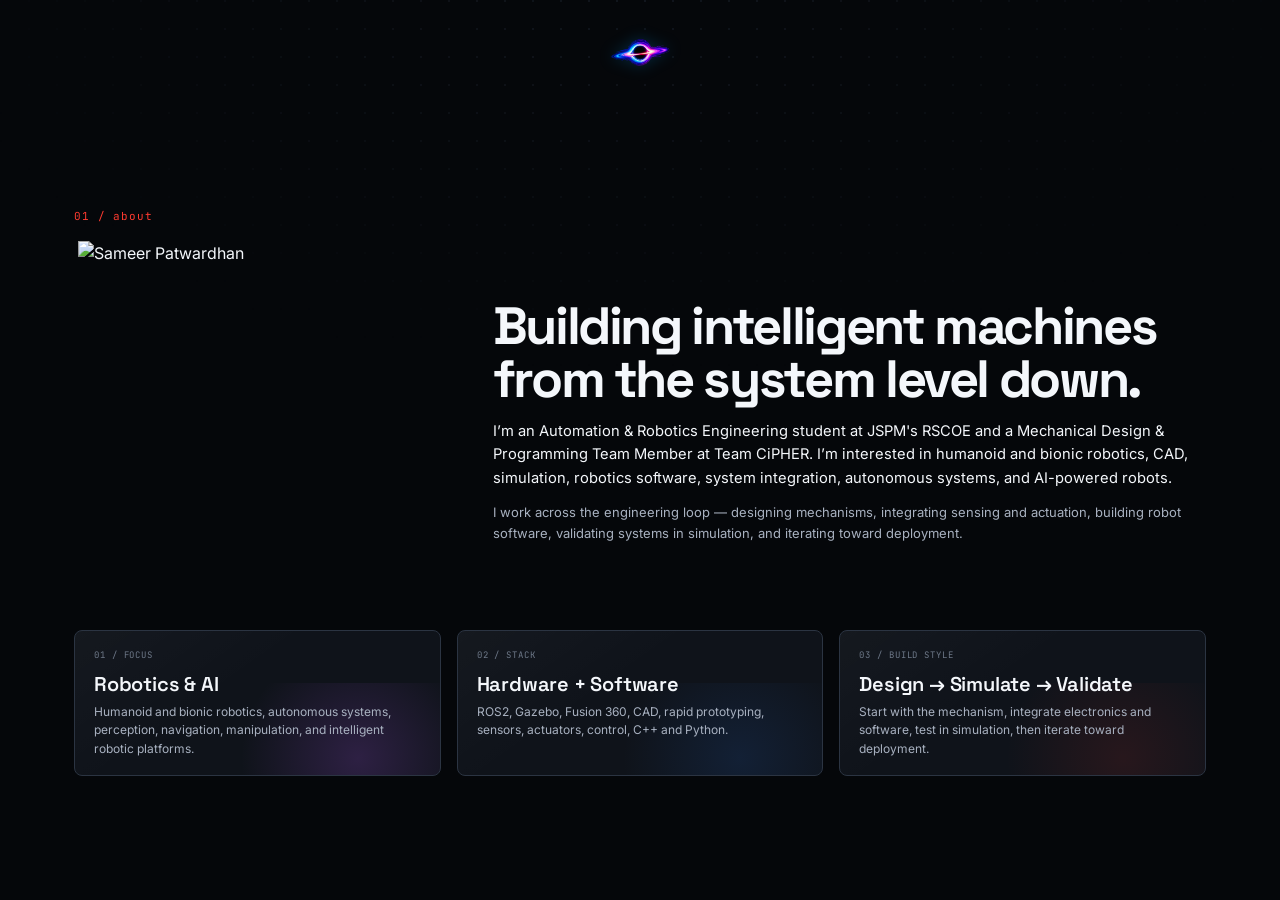
==== commit 836f4d2d: "Apply raised pastel button styling across portfolio pages" ====
--- a/about.html
+++ b/about.html
@@ -44,7 +44,7 @@
  .about-card-grid{margin-top:26px}
 }
 </style>
-</head><body><div class="bg-grid"></div><button class="topnav-trigger" id="topnavTrigger" type="button" aria-label="Open navigation" aria-expanded="false" aria-controls="topnavOverlay"><img src="assets/images/black%20hole.png" alt=""></button>
+<link rel="stylesheet" href="css/raised-buttons.css"></head><body><div class="bg-grid"></div><button class="topnav-trigger" id="topnavTrigger" type="button" aria-label="Open navigation" aria-expanded="false" aria-controls="topnavOverlay"><img src="assets/images/black%20hole.png" alt=""></button>
 <div class="topnav-overlay" id="topnavOverlay" aria-hidden="true">
  <nav class="topnav-fan" id="topnavFan" aria-label="Main navigation">
   <ul>
--- a/css/top-circular-nav.css
+++ b/css/top-circular-nav.css
@@ -107,3 +107,35 @@
  .topnav-fan{top:42px}
  .topnav-hub{width:92px;height:92px}
 }
+
+/* Seven-item fan menu: slightly narrower wedges keep labels distinct. */
+.topnav-fan a{clip-path:polygon(50% 50%,39% 0,61% 0)}
+
+/* Seven-segment label alignment: centre each title within its own wedge. */
+.topnav-fan a span{
+ position:absolute;
+ left:0;
+ right:0;
+ top:calc(var(--R)*.16);
+ width:100%;
+ padding:0 5px;
+ box-sizing:border-box;
+ display:flex;
+ align-items:center;
+ justify-content:center;
+ text-align:center;
+ line-height:1.1;
+ white-space:nowrap;
+ letter-spacing:.025em;
+ font-size:clamp(8px,calc(var(--R)*.038),12px);
+ transform:rotate(180deg);
+ transform-origin:center;
+}
+.topnav-fan li:nth-child(3) a span{
+ font-size:clamp(7px,calc(var(--R)*.032),10px);
+ letter-spacing:0;
+}
+@media(max-width:760px){
+ .topnav-fan a span{top:calc(var(--R)*.15);font-size:clamp(7px,calc(var(--R)*.037),10px)}
+ .topnav-fan li:nth-child(3) a span{font-size:clamp(6px,calc(var(--R)*.03),9px)}
+}
--- a/css/raised-buttons.css
+++ b/css/raised-buttons.css
@@ -0,0 +1,36 @@
+/* Raised pastel action buttons — navigation orbit controls intentionally excluded. */
+:root{--action-ink:#10131b;--action-border:#11131a}
+a.button,button.button,.contact-link,a.cyberpunk-button,#link{
+ display:inline-flex!important;align-items:center;justify-content:center;gap:.45em;
+ min-height:43px;padding:10px 22px!important;
+ border:2.5px solid var(--action-border)!important;border-radius:12px!important;
+ background:#79d8fa!important;color:var(--action-ink)!important;
+ box-shadow:4px 5px 0 #08090d!important;
+ font-family:'Space Grotesk',Inter,sans-serif!important;font-weight:700!important;
+ font-size:clamp(12px,.9vw,15px)!important;line-height:1.25!important;
+ text-decoration:none!important;text-align:center;letter-spacing:0!important;
+ text-shadow:none!important;filter:none!important;
+ transition:transform .18s ease,box-shadow .18s ease,background-color .18s ease!important;
+ cursor:pointer;
+}
+a.button:hover,button.button:hover,.contact-link:hover,a.cyberpunk-button:hover,#link:hover{
+ transform:translate(2px,2px)!important;box-shadow:2px 3px 0 #08090d!important;
+ filter:none!important;
+}
+a.button:active,button.button:active,.contact-link:active,a.cyberpunk-button:active,#link:active{
+ transform:translate(4px,5px)!important;box-shadow:0 0 0 #08090d!important;
+}
+a.button:focus-visible,button.button:focus-visible,.contact-link:focus-visible,a.cyberpunk-button:focus-visible,#link:focus-visible{
+ outline:3px solid #f7dc58!important;outline-offset:5px;
+}
+.button--primary,a.cyberpunk-button--primary,.contact-link:nth-child(1){background:#53df94!important}
+.contact-link:nth-child(2){background:#f5a0df!important}
+.contact-link:nth-child(3){background:#ffe36a!important}
+.contact-link:nth-child(4){background:#89d8fb!important}
+#link{background:#f4a3e2!important}
+@media(max-width:600px){
+ a.button,button.button,.contact-link,a.cyberpunk-button,#link{min-height:42px;padding:9px 16px!important;box-shadow:3px 4px 0 #08090d!important}
+}
+@media(prefers-reduced-motion:reduce){
+ a.button,button.button,.contact-link,a.cyberpunk-button,#link{transition:none!important}
+}
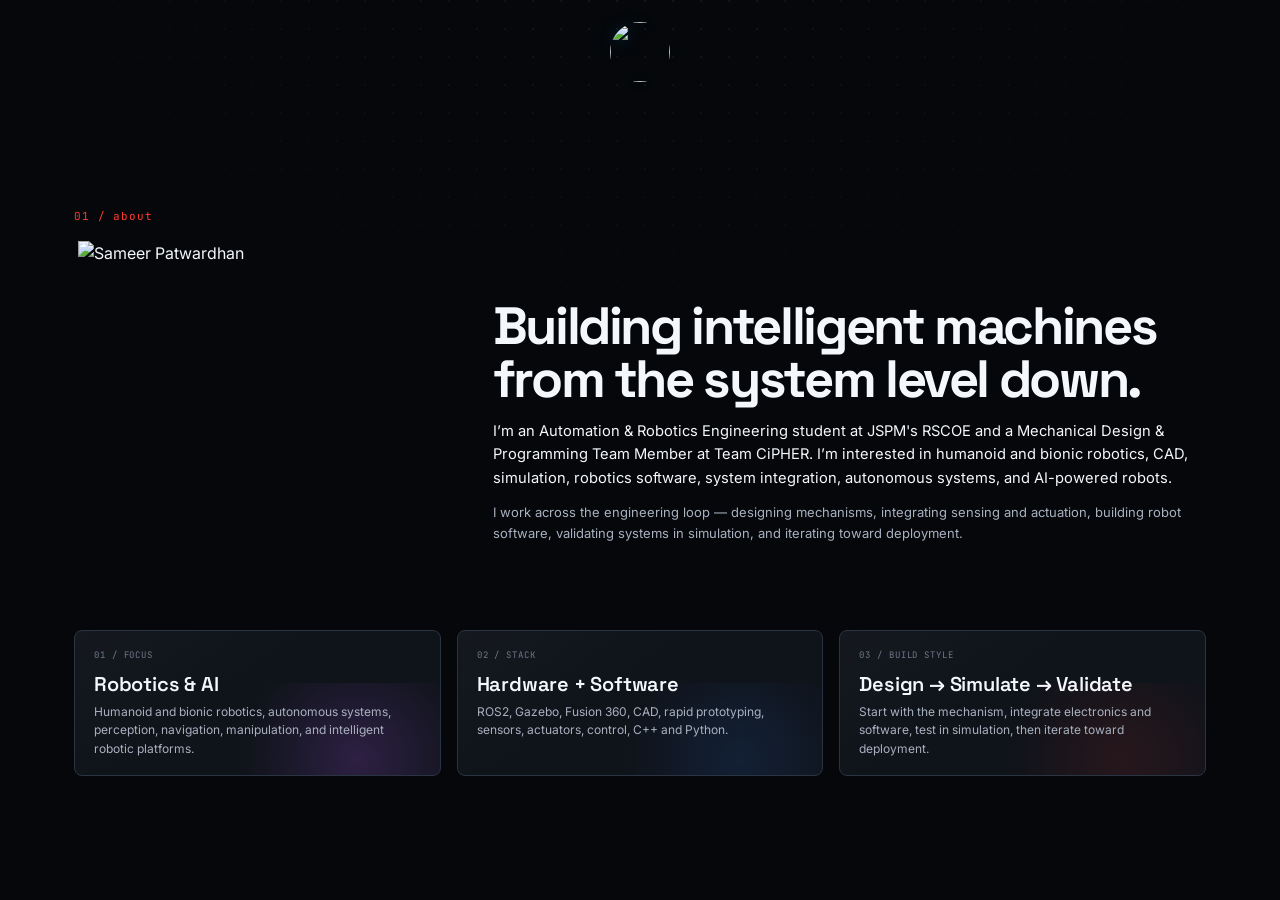
==== commit c25f2972: "uploaded updated files" ====
--- a/about.html
+++ b/about.html
@@ -1,4 +1,4 @@
-<!DOCTYPE html><html lang="en"><head><meta charset="utf-8"><meta name="viewport" content="width=device-width, initial-scale=1"><title>Sameer | About</title><meta name="description" content="About Sameer Patwardhan — Automation & Robotics Engineering student focused on intelligent robotic systems."><link rel="icon" type="image/png" href="assets/images/void.png"><link rel="preconnect" href="https://fonts.googleapis.com"><link rel="preconnect" href="https://fonts.googleapis.com" crossorigin><link href="https://fonts.googleapis.com/css2?family=Space+Grotesk:wght@400;500;600;700&family=Inter:wght@400;500;600&family=JetBrains+Mono:wght@400;500&display=swap" rel="stylesheet"><link rel="stylesheet" href="css/style.css"><link rel="stylesheet" href="css/portfolio-fix.css"><link rel="stylesheet" href="css/top-circular-nav.css"><style>
+<!DOCTYPE html><html lang="en"><head><meta charset="utf-8"><meta name="viewport" content="width=device-width, initial-scale=1, viewport-fit=cover"><meta name="theme-color" content="#05070A"><meta name="color-scheme" content="dark"><title>Sameer | About</title><meta name="description" content="About Sameer Patwardhan — Automation & Robotics Engineering student focused on intelligent robotic systems."><link rel="icon" type="image/png" href="assets/images/void.png"><link rel="preconnect" href="https://fonts.googleapis.com"><link rel="preconnect" href="https://fonts.gstatic.com" crossorigin><link href="https://fonts.googleapis.com/css2?family=Space+Grotesk:wght@400;500;600;700&family=Inter:wght@400;500;600&family=JetBrains+Mono:wght@400;500&display=swap" rel="stylesheet"><link rel="stylesheet" href="css/style.css"><link rel="stylesheet" href="css/portfolio-fix.css"><link rel="stylesheet" href="css/top-circular-nav.css"><style>
 /* About page: fit the complete introduction and all three focus cards in one desktop viewport */
 @media (min-width: 901px){
  body:has(.about-page){height:100svh;overflow:hidden}
@@ -44,7 +44,7 @@
  .about-card-grid{margin-top:26px}
 }
 </style>
-<link rel="stylesheet" href="css/raised-buttons.css"></head><body><div class="bg-grid"></div><button class="topnav-trigger" id="topnavTrigger" type="button" aria-label="Open navigation" aria-expanded="false" aria-controls="topnavOverlay"><img src="assets/images/black%20hole.png" alt=""></button>
+<link rel="stylesheet" href="css/raised-buttons.css"><link rel="stylesheet" href="css/mobile.css"></head><body><div class="bg-grid"></div><button class="topnav-trigger" id="topnavTrigger" type="button" aria-label="Open navigation" aria-expanded="false" aria-controls="topnavOverlay"><img src="assets/images/black-hole-nav.png" alt=""></button>
 <div class="topnav-overlay" id="topnavOverlay" aria-hidden="true">
  <nav class="topnav-fan" id="topnavFan" aria-label="Main navigation">
   <ul>
@@ -57,6 +57,6 @@
    <li style="--i:6;--a:105deg"><a href="contact.html"><span>Contact</span></a></li>
   </ul>
   <div class="topnav-hub"></div>
-  <button class="topnav-close" id="topnavClose" type="button" aria-label="Close navigation"><img src="assets/images/black%20hole.png" alt=""></button>
+  <button class="topnav-close" id="topnavClose" type="button" aria-label="Close navigation"><img src="assets/images/black-hole-nav.png" alt=""></button>
  </nav>
 </div><main><section class="about-page"><div class="section-inner"><p class="section-eyebrow">01 / about</p><div class="about-hero-grid"><div class="portrait-frame"><img src="https://avatars.githubusercontent.com/u/198342640?v=4" alt="Sameer Patwardhan"></div><div><h1>Building intelligent machines from the system level down.</h1><p class="about-lead">I’m an Automation &amp; Robotics Engineering student at JSPM's RSCOE and a Mechanical Design &amp; Programming Team Member at Team CiPHER. I’m interested in humanoid and bionic robotics, CAD, simulation, robotics software, system integration, autonomous systems, and AI-powered robots.</p><p class="about-copy">I work across the engineering loop — designing mechanisms, integrating sensing and actuation, building robot software, validating systems in simulation, and iterating toward deployment.</p></div></div><div class="about-card-grid"><article class="about-card"><span>01 / FOCUS</span><h2>Robotics &amp; AI</h2><p>Humanoid and bionic robotics, autonomous systems, perception, navigation, manipulation, and intelligent robotic platforms.</p></article><article class="about-card"><span>02 / STACK</span><h2>Hardware + Software</h2><p>ROS2, Gazebo, Fusion 360, CAD, rapid prototyping, sensors, actuators, control, C++ and Python.</p></article><article class="about-card"><span>03 / BUILD STYLE</span><h2>Design → Simulate → Validate</h2><p>Start with the mechanism, integrate electronics and software, test in simulation, then iterate toward deployment.</p></article></div></div></section></main><script src="js/top-circular-nav.js"></script></body></html>
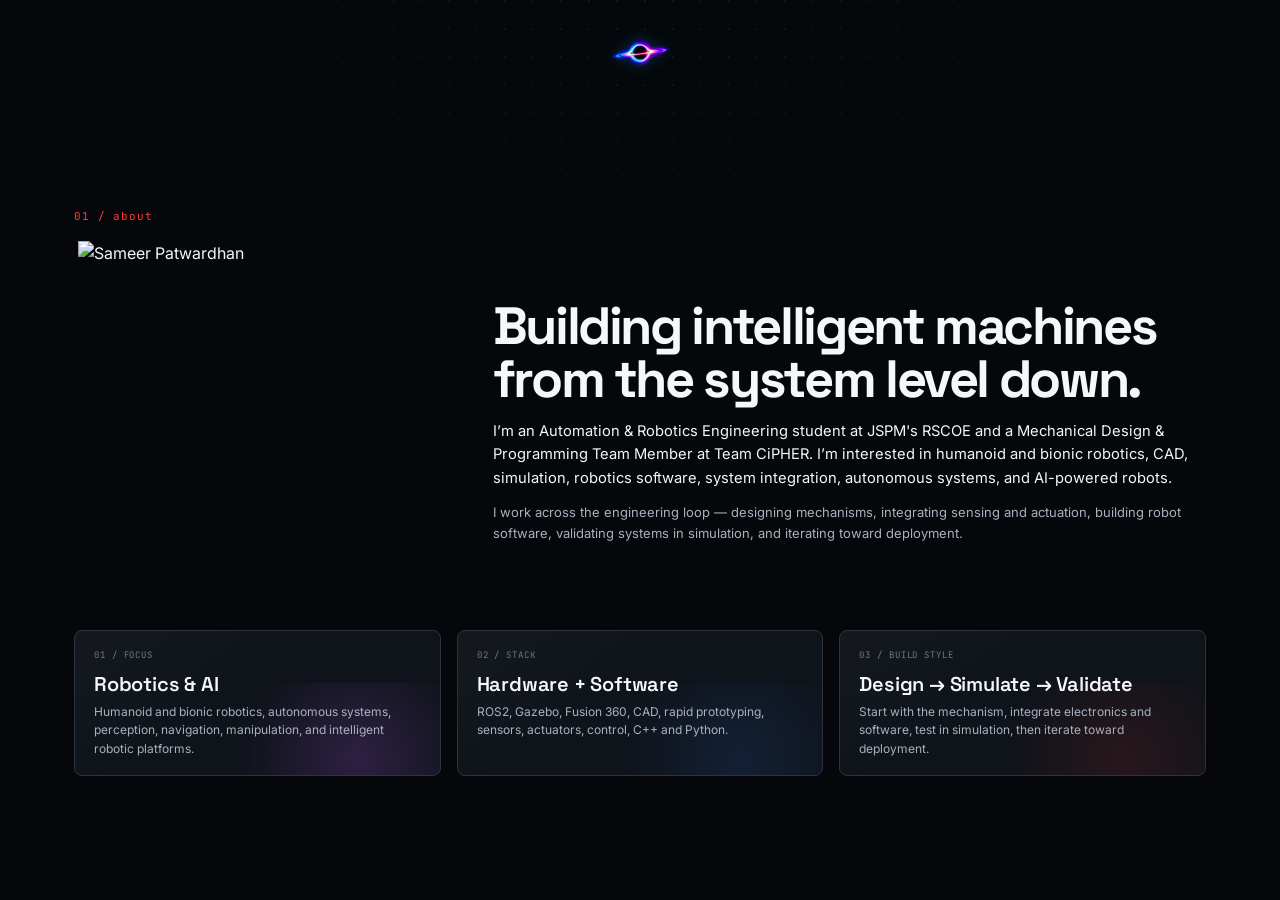
==== commit 0da955f3: "ADDed updated files" ====
--- a/about.html
+++ b/about.html
@@ -44,7 +44,7 @@
  .about-card-grid{margin-top:26px}
 }
 </style>
-<link rel="stylesheet" href="css/raised-buttons.css"><link rel="stylesheet" href="css/mobile.css"></head><body><div class="bg-grid"></div><button class="topnav-trigger" id="topnavTrigger" type="button" aria-label="Open navigation" aria-expanded="false" aria-controls="topnavOverlay"><img src="assets/images/black-hole-nav.png" alt=""></button>
+<link rel="stylesheet" href="css/raised-buttons.css"><link rel="stylesheet" href="css/mobile.css"><script src="js/device.js"></script></head><body><div class="bg-grid"></div><button class="topnav-trigger" id="topnavTrigger" type="button" aria-label="Open navigation" aria-expanded="false" aria-controls="topnavOverlay"><img src="assets/images/black-hole-nav.png" alt=""></button>
 <div class="topnav-overlay" id="topnavOverlay" aria-hidden="true">
  <nav class="topnav-fan" id="topnavFan" aria-label="Main navigation">
   <ul>
--- a/css/mobile.css
+++ b/css/mobile.css
@@ -0,0 +1,218 @@
+/* ==========================================================================
+   mobile.css — dedicated mobile / touch layer
+   Loaded LAST on every page, so it only has to override, never rewrite.
+   Desktop (wide, landscape) layouts are untouched; the only global rules are
+   touch-safe fixes (no stuck :hover on touch) and safe-area support.
+   ========================================================================== */
+
+:root{--sat:env(safe-area-inset-top,0px);--sab:env(safe-area-inset-bottom,0px);--sal:env(safe-area-inset-left,0px);--sar:env(safe-area-inset-right,0px)}
+html{-webkit-text-size-adjust:100%;text-size-adjust:100%;background:#05070A}
+body{-webkit-tap-highlight-color:transparent}
+a,button,[role="button"]{touch-action:manipulation}
+img{-webkit-touch-callout:none}
+
+/* Elements that only exist for touch / small screens */
+.orbit-hint,.exp-touch-only,.m-chips{display:none}
+
+/* ---------- Touch devices: never leave a card or button "stuck" in :hover ---------- */
+@media (hover:none){
+  .topnav-trigger:hover{transform:translateX(-50%);box-shadow:none!important}
+  .orbit-trigger:hover{transform:translate(-50%,-50%);border-color:rgba(255,255,255,.24)}
+  .orbit-trigger:hover::before{inset:10%;border-color:rgba(0,190,255,.25)}
+  .exp-card:hover .exp-thumb{transform:none}
+  .exp-card:hover .exp-thumb::before{transform:translate(8px,-8px)}
+  .exp-card:hover .exp-thumb::after{transform:translate(14px,-14px)}
+  .about-card:hover,.skill-panel:hover,.project-card:hover{transform:none;box-shadow:none}
+  a.button:hover,button.button:hover,.contact-link:hover,a.cyberpunk-button:hover,#link:hover{
+    transform:none!important;box-shadow:4px 5px 0 #08090d!important}
+  a.button:active,button.button:active,.contact-link:active,a.cyberpunk-button:active,#link:active{
+    transform:translate(3px,4px)!important;box-shadow:1px 1px 0 #08090d!important}
+}
+
+/* ---------- Short desktop windows / landscape tablets: About must never clip ---------- */
+@media (min-width:901px) and (max-height:620px){
+  body:has(.about-page){height:auto;overflow:auto}
+  .about-page{height:auto;display:block;overflow:visible;padding-top:100px!important;padding-bottom:40px!important}
+}
+
+/* ==========================================================================
+   PHONES & SMALL TABLETS (<= 760px)
+   ========================================================================== */
+@media (max-width:760px){
+
+  /* ----- shared inner-page navigation (black-hole fan) ----- */
+  .topnav-trigger{
+    top:calc(10px + var(--sat));width:64px;height:64px;
+    background:radial-gradient(circle,rgba(2,4,10,.88) 52%,rgba(2,4,10,0) 72%)!important;
+  }
+  .topnav-overlay{--R:clamp(150px,46vw,215px)}
+  .topnav-fan{top:calc(42px + var(--sat))}
+  .topnav-hub{width:92px;height:92px}
+  .topnav-fan a span{top:calc(var(--R)*.15);font-size:clamp(9px,calc(var(--R)*.054),12px);letter-spacing:.02em}
+  .topnav-fan li:nth-child(3) a span{font-size:clamp(8px,calc(var(--R)*.047),11px);letter-spacing:0}
+
+  /* ----- raised buttons: comfortable thumb targets ----- */
+  a.button,button.button,.contact-link,a.cyberpunk-button,#link{
+    min-height:48px;font-size:14px!important;padding:10px 20px!important}
+
+  /* ----- ABOUT ----- */
+  .about-page{padding-top:calc(104px + var(--sat))!important;padding-bottom:calc(48px + var(--sab))!important}
+  .about-hero-grid{gap:22px}
+  .about-hero-grid .portrait-frame{width:min(58vw,230px);margin:0 auto}
+  .about-hero-grid .portrait-frame img{border-radius:18px;border:1px solid var(--border)}
+  .about-hero-grid h1{font-size:clamp(30px,9vw,42px);line-height:1.06}
+  .about-lead{font-size:15px!important}
+  .about-card-grid{gap:14px;margin-top:24px}
+
+  /* ----- EXPERIENCE: vertical timeline-style list instead of the auto-scrolling strip ----- */
+  .exp-template{padding-top:calc(104px + var(--sat));min-height:100dvh}
+  .exp-header{padding:12px 22px 8px}
+  .exp-marquee{overflow:visible;-webkit-mask-image:none;mask-image:none;padding:26px 38px 56px 22px}
+  .exp-track{flex-direction:column;width:100%;gap:34px;animation:none;transform:none!important}
+  .exp-card[aria-hidden="true"]{display:none}
+  .exp-card{width:100%}
+  .exp-thumb{height:128px;padding:16px}
+  .exp-thumb b{font-size:20px}
+  .exp-label{margin-top:14px}
+  .exp-hint-desktop{display:none}
+  .exp-touch-only{display:inline}
+  .exp-modal{align-items:flex-end;padding:0}
+  .exp-sheet{
+    width:100%;max-height:88dvh;border-radius:22px 22px 0 0;border-bottom:0;
+    padding:22px 20px calc(28px + var(--sab));animation:expSheetUp .3s ease;
+  }
+  .exp-sheet::before{content:"";display:block;width:42px;height:4px;border-radius:2px;background:#2a3550;margin:0 auto 18px}
+  .exp-x{display:grid;place-items:center;width:44px;height:44px;top:10px;right:8px;font-size:30px}
+  .exp-detail{padding-top:6px}
+  .exp-detail ul{padding-left:18px;font-size:14px;line-height:1.55}
+  .exp-tags span{font-size:12px;padding:5px 11px}
+
+  /* ----- SKILLS: bigger stage, readable badges, tap hint ----- */
+  .skills .skills-heading.skills-heading-centered{top:calc(clamp(82px,11dvh,112px) + var(--sat))}
+  .orbit-stage{--w:min(94vw,72dvh,680px);width:var(--w);height:var(--w)}
+  .orbit-skills{transform:translateY(7dvh)}
+  .orbit-logo .orbit-fallback{font-size:calc(var(--u)*2.3)}
+  .orbit-logo img{width:58%;height:58%}
+  .orbit-center-core{width:56px;height:56px}
+  .orbit-hint{
+    display:block;position:absolute;left:0;right:0;bottom:calc(16px + var(--sab));z-index:12;
+    margin:0;padding:0 16px;font-size:10px;letter-spacing:.14em;color:#8590aa;text-align:center;pointer-events:none}
+  .orbit-tip{max-width:calc(100vw - 20px);white-space:normal;text-align:center}
+
+  /* ----- PROJECTS (3D helix) ----- */
+  html:has(.helix-projects-page){overscroll-behavior-y:contain}
+  .helix-projects-page .topnav-trigger{top:calc(10px + var(--sat))}
+  .helix-projects-page .hud{padding-top:calc(clamp(88px,12dvh,112px) + var(--sat))}
+  .helix-projects-page .head h1{font-size:clamp(24px,7vw,34px)}
+  .helix-projects-page .panel.left{
+    bottom:calc(var(--sab) + 14px);max-height:44dvh;overflow:auto;-webkit-overflow-scrolling:touch;padding:14px 16px}
+  .helix-projects-page .panel p{font-size:13px;line-height:1.5;margin-bottom:10px}
+  .helix-projects-page .m-chips{display:flex;margin:0 0 12px;gap:6px}
+  .helix-projects-page .m-chips span{font-size:10px;padding:4px 8px}
+  .helix-projects-page #link{min-height:40px;padding:8px 16px!important;font-size:13px!important}
+  .helix-projects-page nav.project-dots{right:4px;gap:4px}
+  .helix-projects-page nav.project-dots button{position:relative;width:8px;height:8px;margin:8px 10px}
+  .helix-projects-page nav.project-dots button::before{content:"";position:absolute;inset:-9px -10px}
+
+  /* ----- RESUME ----- */
+  .resume-page{padding-top:calc(96px + var(--sat));padding-bottom:calc(56px + var(--sab))}
+  .resume-sheet canvas{display:block;width:100%;height:auto}
+  .resume-sheet.is-pdfjs iframe{display:none}
+  .resume-note{margin:12px 0 0;text-align:center;font:500 11px var(--mono);letter-spacing:.08em;color:var(--dim)}
+  .resume-fallback{padding:28px 20px;text-align:center;color:#222;font-family:var(--body)}
+  .resume-fallback p{margin:0 0 16px;font-size:14px;line-height:1.6}
+  .resume-fallback .button{width:100%;margin-top:10px}
+
+  /* ----- CONTACT ----- */
+  .contact-page{min-height:100dvh;display:flex;align-items:center;padding:calc(104px + var(--sat)) 0 calc(56px + var(--sab))}
+  .contact-page .contact-inner h1{font-size:clamp(34px,10vw,48px);line-height:1.05}
+  .contact-page .contact-inner>p{font-size:15px}
+  .contact-links{flex-direction:column;align-items:stretch;gap:14px;max-width:420px;margin:30px auto 0}
+  .contact-link{width:100%;min-height:54px}
+}
+
+@keyframes expSheetUp{from{transform:translateY(40px);opacity:.4}}
+
+/* ==========================================================================
+   HOME HERO — portrait phones, portrait tablets and landscape phones.
+   The artwork and the black-hole button live in .hero-art, whose box has the
+   artwork's exact aspect ratio, so the button always sits on the black hole.
+   ========================================================================== */
+.hero--orbit .hero-art{display:contents}
+
+@media (max-width:760px),(max-aspect-ratio:9/10),(max-height:500px){
+  body.home-page{background:#020305}
+  .hero--orbit{
+    display:flex;flex-direction:column;align-items:center;justify-content:center;
+    gap:clamp(12px,2.6dvh,26px);
+    height:100vh;height:100dvh;min-height:560px;max-height:none;
+    padding:calc(var(--sat) + 8px) 0 calc(var(--sab) + 22px);
+  }
+  .hero--orbit .hero-art{
+    display:block;position:relative;flex:0 0 auto;
+    width:min(100vw,calc(58dvh*1199/1312));aspect-ratio:1199/1312;
+  }
+  .hero--orbit .hero-art picture{display:contents}
+  .hero--orbit .hero-art .cyberpunk-image{
+    position:absolute;inset:0;width:100%;height:100%;top:0;bottom:auto;
+    object-fit:contain;object-position:center;
+  }
+  /* black hole centre inside the artwork: 49.6% / 71.8% */
+  .hero--orbit .hero-art .orbit-trigger{
+    left:49.6%;top:71.8%;width:27%;min-width:92px;max-width:150px;transform:translate(-50%,-50%);
+  }
+  .hero--orbit .cyberpunk-intro{
+    position:relative;left:auto;top:auto;transform:none;
+    width:100%;max-width:560px;padding:0 clamp(22px,7vw,44px);margin:0;
+  }
+  .hero--orbit .cyberpunk-kicker{font-size:10px;margin-bottom:12px}
+  .hero--orbit .cyberpunk-intro h1{font-size:clamp(46px,14vw,72px);line-height:.98}
+  .hero--orbit .cyberpunk-role{font-size:11px;margin-top:14px}
+  .hero--orbit .orbit-hint{
+    display:block;margin:18px 0 0;font:500 9.5px var(--mono);letter-spacing:.2em;color:rgba(255,255,255,.55)}
+  .hero--orbit .orbit-hint::before{content:"";display:inline-block;width:6px;height:6px;margin-right:9px;border-radius:50%;background:#2ec7ff;box-shadow:0 0 8px #2ec7ff;vertical-align:1px}
+
+  /* home fan: positioned from the real black-hole position (set by js/orbit-nav.js) */
+  .orbit-overlay{--R:clamp(150px,46vw,230px)}
+  body.home-page .orbit-overlay .fan{left:var(--bh-x,50vw);top:calc(var(--bh-y,45dvh) - var(--R))}
+  .fan a{font-size:clamp(10px,calc(var(--R)*.062),14px);letter-spacing:.08em}
+}
+
+/* gentle "tap me" pulse on the black hole */
+@media (max-width:760px),(max-aspect-ratio:9/10),(max-height:500px){
+  @media (prefers-reduced-motion:no-preference){
+    .hero--orbit .orbit-trigger{animation:bhPulse 2.6s ease-out infinite}
+  }
+}
+@keyframes bhPulse{
+  0%{box-shadow:0 0 0 0 rgba(46,199,255,.45),0 0 35px rgba(0,180,255,.10)}
+  100%{box-shadow:0 0 0 26px rgba(46,199,255,0),0 0 35px rgba(0,180,255,.10)}
+}
+
+/* Landscape phones: artwork left, introduction right */
+@media (max-height:500px) and (orientation:landscape){
+  .hero--orbit{
+    flex-direction:row;gap:5vw;min-height:0;
+    padding:calc(var(--sat) + 8px) calc(var(--sar) + 16px) calc(var(--sab) + 8px) calc(var(--sal) + 16px);
+  }
+  .hero--orbit .hero-art{width:auto;height:100%}
+  .hero--orbit .cyberpunk-intro{width:auto;max-width:44vw;padding:0}
+  .hero--orbit .cyberpunk-intro h1{font-size:clamp(34px,10vh,58px)}
+  .hero--orbit .orbit-hint{margin-top:12px}
+  .orbit-overlay{--R:clamp(110px,min(28vw,40dvh),190px)}
+  .topnav-overlay{--R:clamp(120px,min(28vw,40dvh),190px)}
+  .skills .skills-heading.skills-heading-centered{top:calc(58px + var(--sat))}
+  .skills .skills-heading-centered h1{font-size:22px}
+  .skills .section-eyebrow{display:none}
+  .orbit-stage{--w:min(74dvh,60vw)}
+  .orbit-skills{transform:translateY(5dvh)}
+  .helix-projects-page .panel.left{left:auto;right:3vw;width:40vw;max-height:70dvh}
+  .helix-projects-page .head small{display:none}
+}
+
+/* very small phones */
+@media (max-width:360px){
+  .about-card h2{font-size:19px}
+  .exp-thumb b{font-size:18px}
+  .helix-projects-page .panel p{font-size:12px}
+}
